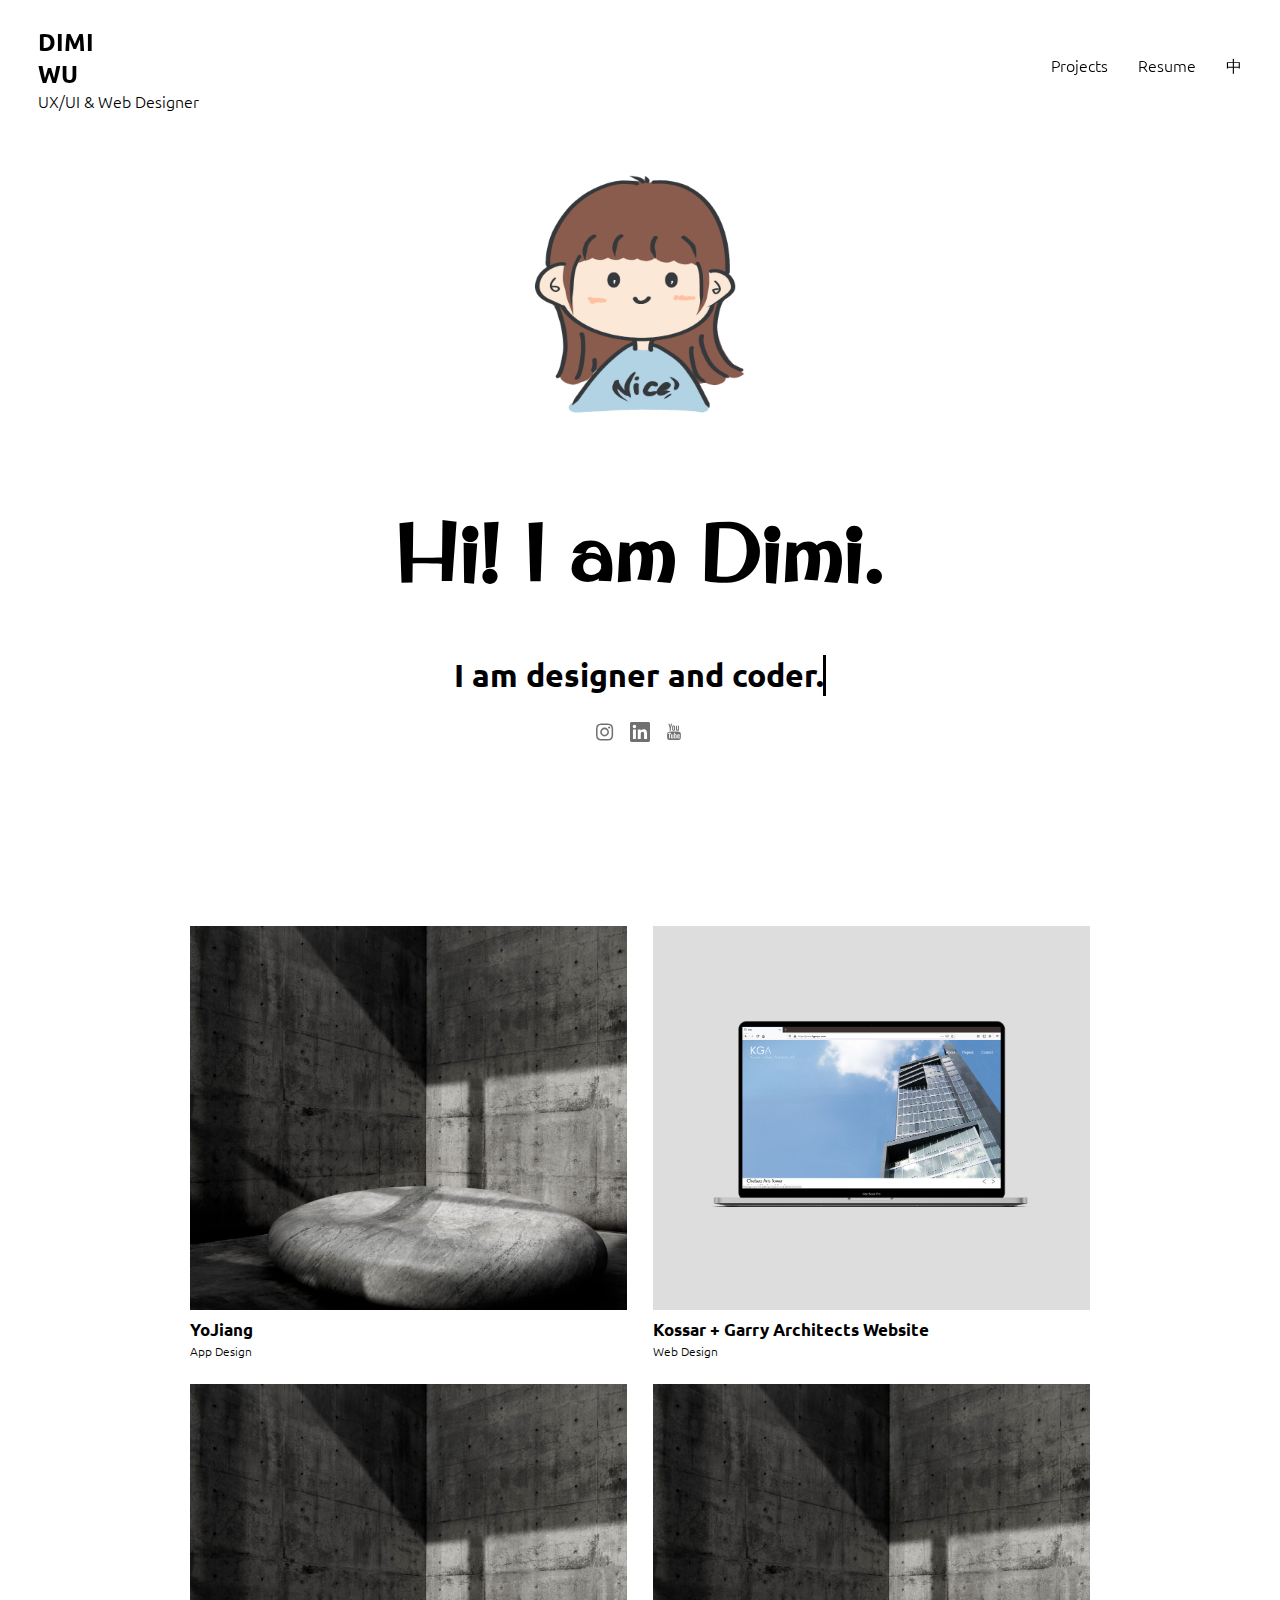
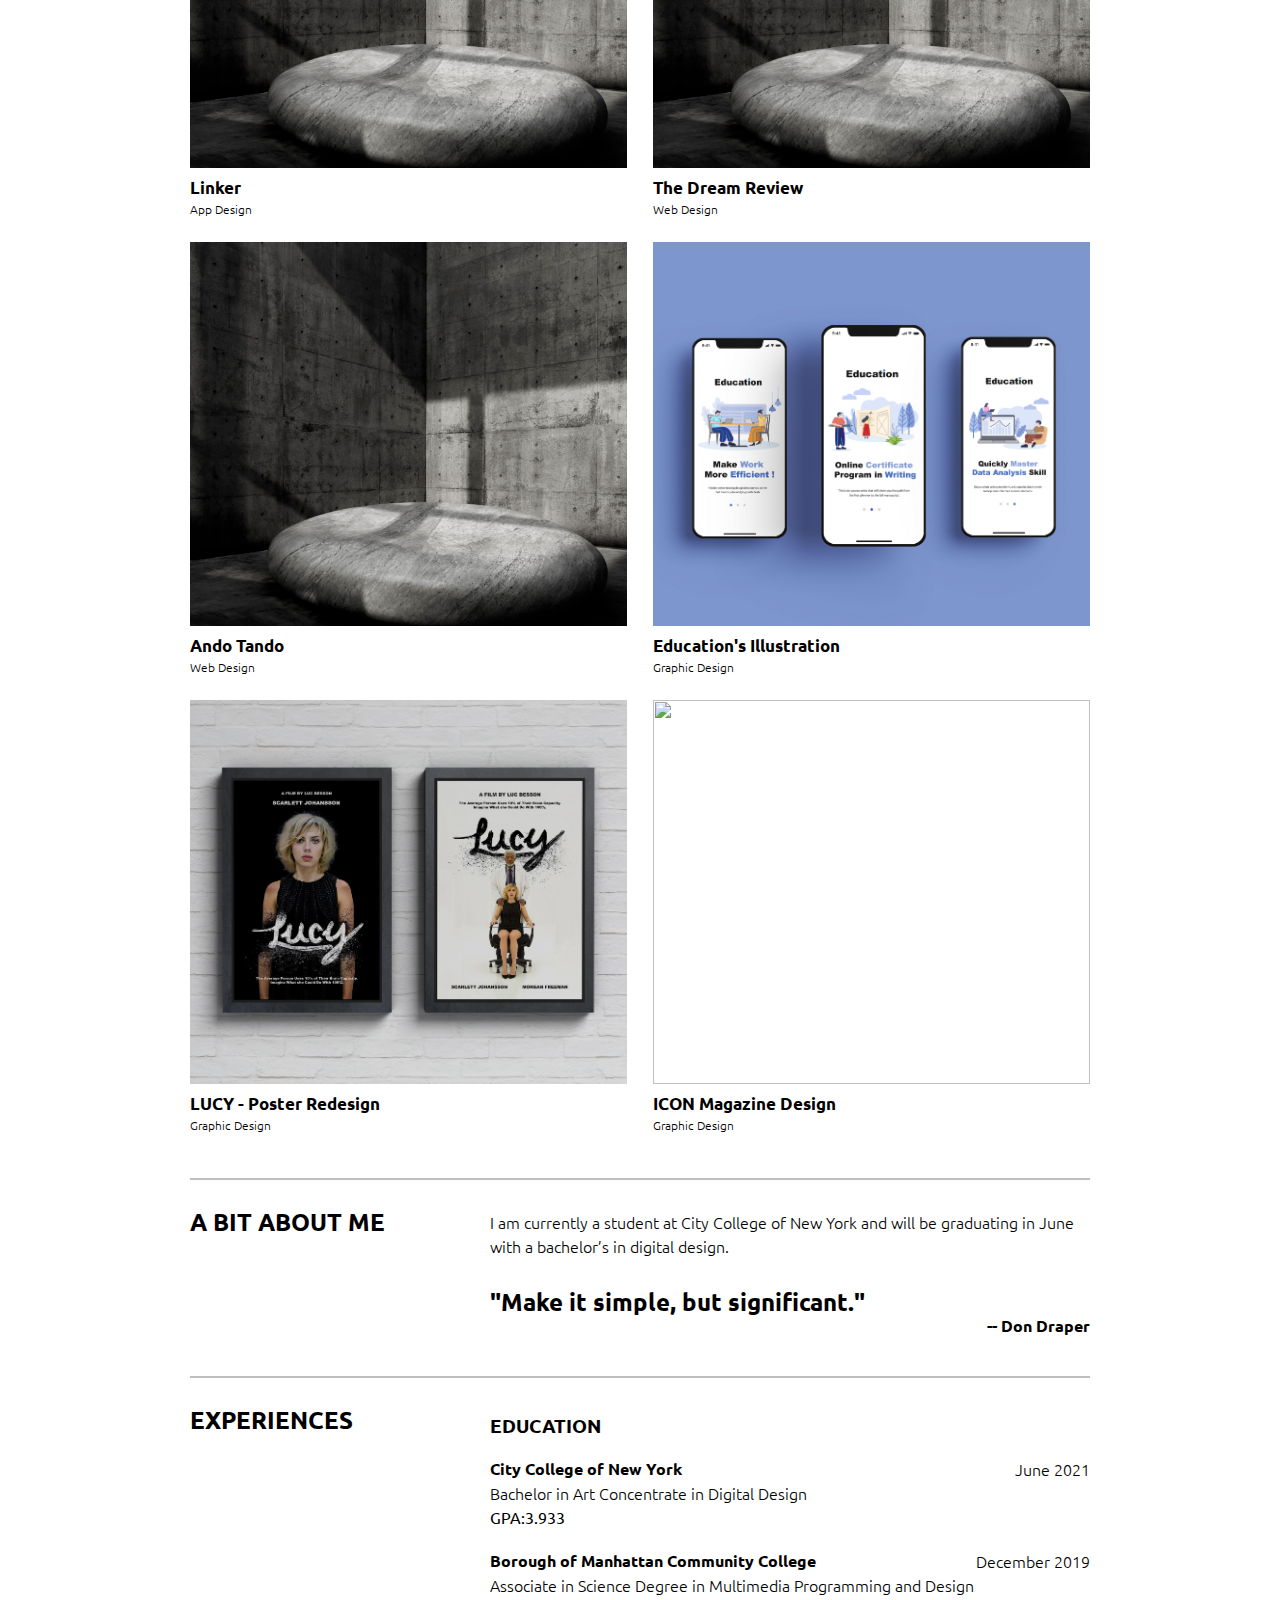
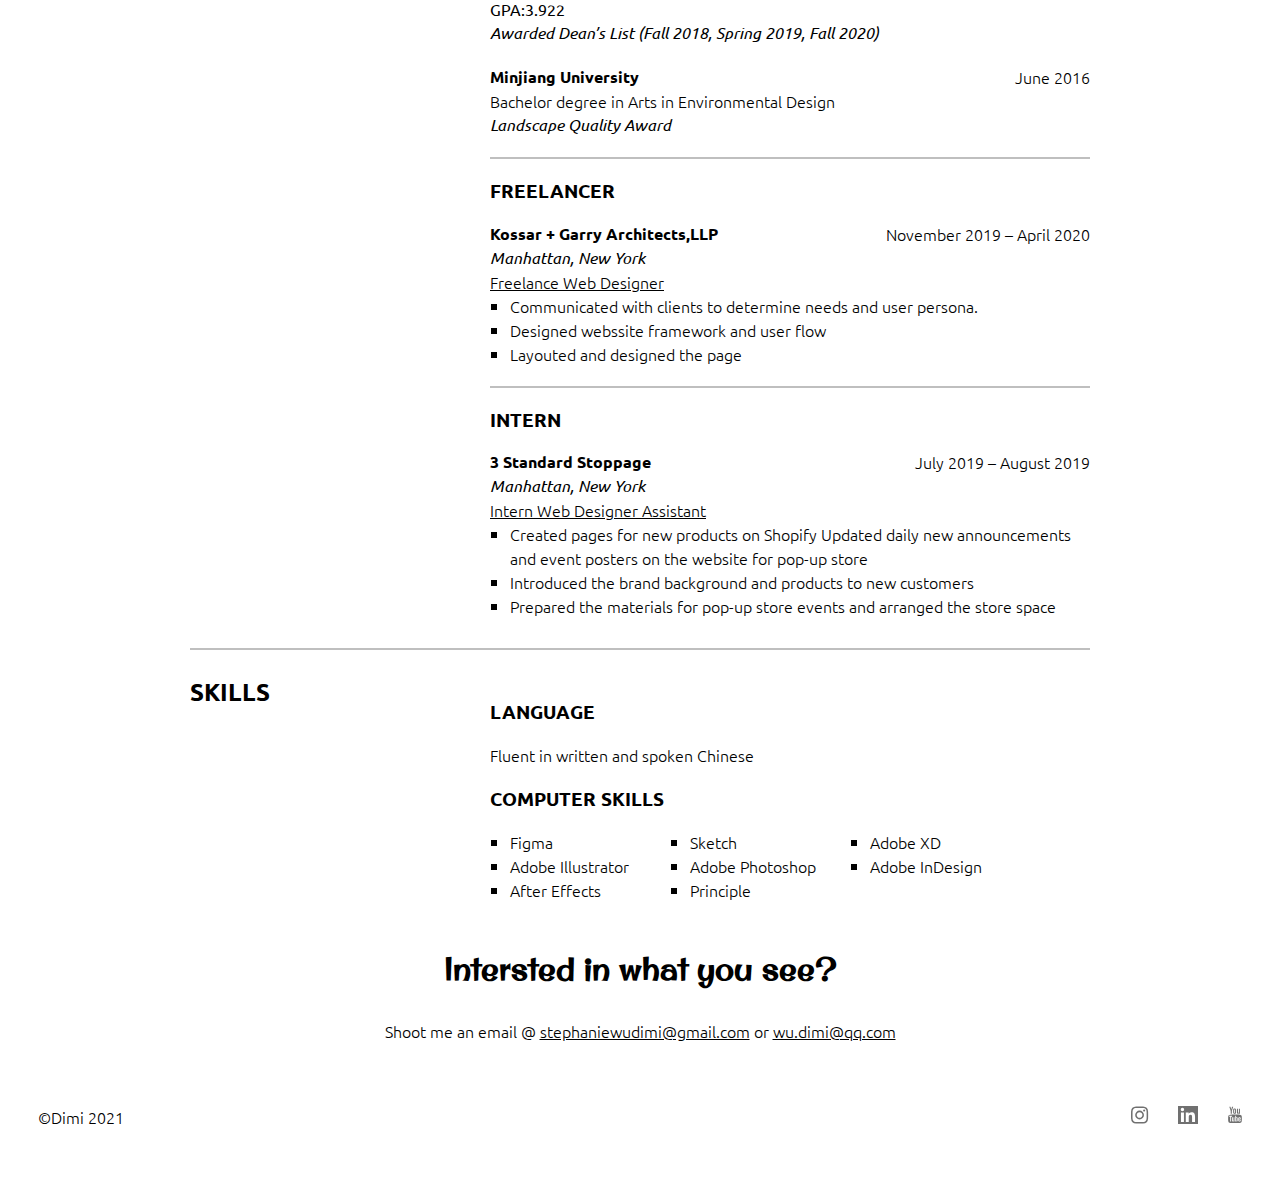
==== index.html @ 92696840 "1" ====
<!DOCTYPE html>
<html>
<head>
	<title>Dimi's Portfolio</title>
	<meta name="viewport" content="width=device-width; initial-scale=1.0;">


	<!-- Style Sheets -->
	<link rel="stylesheet" type="text/css" href="css/style.css">
	<link rel="stylesheet" type="text/css" href="css/landingpage.css">
	<link rel="stylesheet" type="text/css" href="css/projects.css">
	<link rel="stylesheet" type="text/css" href="css/button.css">



	<!-- Google Font -->
	<link rel="preconnect" href="https://fonts.gstatic.com">
	<link href="https://fonts.googleapis.com/css2?family=Original+Surfer&family=Ubuntu:ital,wght@0,300;0,400;0,500;0,700;1,300;1,400;1,500;1,700&display=swap" rel="stylesheet">


	<!-- Fav -->
	<link rel="icon"  type="image/png"  href="images/dimi.jpg">

</head>
<body>
	<div class="nav">
		<div class="name logo">
			<a href="index.html">
				<h2>DIMI<br> WU</h2>
			</a>
		</div>
		<div  class="navigation">
			<div class="projects">
				<a href="#project-list">Projects</a>
			</div>
			<div class="projects">
				<a href="resume.pdf" download="resume">Resume</a>
			</div>
			<div class="language">
				<a href="chineseversion/index.html">中</a>
			</div>
			
		</div>
			
	</div>

	<div class="container">


		<!-- Cover -->
		<div class="cover">
			<div class="position">
				UX/UI & Web Designer
			</div>

			<div class="photo">
				<img class="photoimage" src="images/dimi.jpg">
			</div>
			<div class="hi">
				<h1  class="" style="margin-top: 0">
					Hi! I am Dimi.
				</h1>
				<div class="animationtyping">
					<h2 class="typing">I am designer and coder.</h2>
				</div>
				
			</div>
			
			
		</div>
			<div class="socialmediaicon1">
				<a href="https://www.instagram.com/dimi_awesomedesign/">
					<img class="icon" style="width: 20px;fill:red;" src="images/instagram.svg">
				</a>

				<a href="https://www.linkedin.com/in/dimi-wu-95b553192/">
					<img class="icon" style="width: 20px;"src="images/linkedin.svg">
				</a>

				<a href="https://www.youtube.com/channel/UCr6LkMze9Wur4nxaD7sZfPg/featured">
					<img class="icon" style="width: 20px;" src="images/youtube.svg">
				</a>
				
				
			</div>
			
		</div>




		<!-- Projects -->



		<div class="projects-list" id="project-list">

			<div class="project" id="project1">
			<img src="images/ando.jpg">
			<h4>YoJiang</h4>
			<p>App Design</p>
			
			</div>

			<div class="project" id="project2">
				<a href="kgawebdesign.html">
				<img src="images/kganyc/cover.jpg">
				<h4>Kossar + Garry Architects Website</h4>
				</a>
				<p>Web Design</p>

			</div>

			<div class="project" id="project3">
				<img src="images/ando.jpg">
				<h4>Linker</h4>
				<p>App Design</p>
				
			</div>

			<div class="project" id="project4">
				<img src="images/ando.jpg">
				<h4>The Dream Review</h4>
				<p>Web Design</p>
							
			</div>

			<div class="project" id="project5">
				<img src="images/ando.jpg">
				<h4>Ando Tando</h4>
				<p>Web Design</p>
				
			</div>

			<div class="project" id="project6">
				<img src="images/graphic/education1.jpg">
				<h4>Education's Illustration</h4>
				<p>Graphic Design</p>
				
			</div>

			<div class="project" id="project7">
				<img src="images/graphic/lucy4.jpg">
				<h4>LUCY - Poster Redesign</h4>
				<p>Graphic Design</p>
				
			</div>

			<div class="project" id="project8">
				<img src="images/graphic/icon.jpg">
				<h4>ICON Magazine Design</h4>
				<p>Graphic Design</p>
				
			</div>
			
		</div>








		
		<!-- Introduction -->
		
		<div class="intro">
			<!-- line -->
			<div class="line1">				
			</div>

			<div class="h1">
				<h2>A BIT ABOUT ME</h2>
			</div>
			<div class="content1">
				I am currently a student at City College of New York and will be graduating in June with a bachelor’s in digital design.
				<div class="quote">
				<div class="quotecontent">
					"Make it simple, but significant." 
					
				</div>
				<div class="author">
					-- Don Draper
				</div>
				</div>	
			</div>




			<!-- line -->
			<div class="line2">	
			</div>
			<div class="h2">
				<h2>EXPERIENCES</h2>
			</div>
			<div class="content2">
				<div class="sub2">
					<h3>EDUCATION</h3>
					<div class="education1">
						<div class="school">
							City College of New York
								
						</div>
						<div class="date">
							June 2021
						</div>
						<div class="degree">
							Bachelor in Art Concentrate in Digital Design	
						</div>
						<div class="gpa">
							GPA:3.933
						</div>
						
					</div>



					<div class="education2">
						<div class="school">
						Borough of Manhattan Community College
						</div>
						<div class="date">
							December 2019
						</div>
						<div class="degree">
							Associate in Science Degree in Multimedia Programming and Design	
						</div>
						<div class="gpa">
							GPA:3.922
						</div>
						<div class="awards">
							Awarded Dean’s List (Fall 2018, Spring 2019, Fall 2020)
							
						</div>
						
					</div>



					<div class="education3">
						<div class="school">
						Minjiang University
						</div>
						<div class="date">
							June 2016
						</div>
						<div class="degree">
							Bachelor degree in Arts in Environmental Design
						</div>
						<div class="awards">
							Landscape Quality Award	
						</div>
						
					</div>
						
					</div>


					<div class="line-d">	
					</div>

					<h3 style="margin-top: 20px;">FREELANCER</h3>

					<div class="freelancer">
						<div class="program">
						Kossar + Garry Architects,LLP
						</div>
						<div class="date-d">
						November 2019 – April 2020
						</div>
						<div class="position-d">
						Freelance Web Designer
						</div>
						<div class="location">
						Manhattan, New York
						</div>
						<div class="detail-list">
							<ul>
								<li>
									Communicated with clients to determine needs and user persona.
									
								</li>
								<li>
									Designed webssite framework and user flow
									
								</li>
								<li>
									
									Layouted and designed the page
									
								</li>
							</ul>					
						</div>	
					</div>


					
					<div class="line-d">	
					</div>	

					<h3 style="margin-top: 20px;">INTERN</h3>


					<div class="intern">
						<div class="program">
						3 Standard Stoppage
						</div>
						<div class="date-d">
						July 2019 – August 2019
						</div>
						<div class="position-d">
						Intern Web Designer Assistant 
						</div>
						<div class="location">
						Manhattan, New York
						</div>
						<div class="detail-list">
							<ul>
								<li>
									Created pages for new products on Shopify Updated daily new announcements and event posters on the website for pop-up store
								</li>
								<li>
									Introduced the brand background and products to new customers
									
								</li>
								<li>
									
									Prepared the materials for pop-up store events and arranged the store space
									
								</li>
							</ul>					
						</div>	
					</div>

			
				
			</div>





			<!-- line -->
			<div class="line3">	
			</div>
			<div class="h3">
				<h2>SKILLS</h2>	
			</div>
			<div class="content3">
				<h3 style="margin-top: 20px;">
					LANGUAGE
				</h3>
				<div>
					Fluent in written and spoken Chinese
				</div>
				<h3 style="margin-top: 20px;">
					COMPUTER SKILLS
				</h3>
				<div>
					<ul class="computerskills" style="padding-left: 20px">
						<li class="figma">Figma</li>
						<li class="sketch">Sketch</li>
						<li class="xd">Adobe XD</li>
						<li class="ai">Adobe Illustrator</li>
						<li class="ps">Adobe Photoshop</li>
						<li class="indesign">Adobe InDesign</li>
						<li class="ae">After Effects</li>
						<li class="principle">Principle</li>
					</ul>
				</div>
			</div>	


	</div>




	<div>
		<h3 class="interested">
			Intersted in what you see?
		</h3>
		<div class="email">
			Shoot me an email @ <span style="text-decoration: underline;color: black"><a style="color: black;" href = "mailto: stephaniewudimi@gmail.com">stephaniewudimi@gmail.com</a></span> or <span style="text-decoration: underline;color: black"><a style="color: black;" href = "mailto: wu.dimi@qq.com">wu.dimi@qq.com</a></span>
		</div>
		
	</div>





<!-- Back to Top Button -->

<button onclick="topFunction()" id="myBtn" title="Go to top">
	<svg t="1620575710910" class="icon" viewBox="0 0 1024 1024" version="1.1" xmlns="http://www.w3.org/2000/svg" p-id="2237" width="200" height="200"><path d="M511.58528 470.08768v0.04608zM909.69088 609.0752c0-105.49248-41.16992-204.57472-113.34144-278.59456-8.61184-8.81152-24.4224-14.14656-33.2288-5.53984-8.81664 8.6016-7.42912 21.61152 1.17248 30.42304 64.11264 65.75616 104.82176 149.05856 104.82176 251.78112s-40.16128 185.93792-104.82176 251.78112c-8.64768 8.81152-9.40032 22.53312-0.62464 31.1808 8.76544 8.64256 23.03488 7.3472 31.68256-1.41824 72.8064-74.11712 114.29888-173.60896 114.29888-279.60832h0.04096zM230.26176 324.85376C155.68896 399.21664 111.58528 501.6064 111.58528 609.03424c0 109.23008 44.14976 211.49696 120.89856 286.15168a22.28736 22.28736 0 0 0 31.55968-0.46592 22.28736 22.28736 0 0 0-0.4608-31.55456c-68.18816-66.304-107.38688-157.07136-107.38688-254.1312 0-95.46752 37.93408-187.6224 104.15104-253.71648 8.73472-8.68352 8.68864-21.77536 0-30.50496-13.3376-13.3888-30.12608 0-30.12608 0l0.04096 0.04096zM512.42496 242.89792c-36.0192 0-65.2544 29.2352-65.2544 65.2544s29.2352 65.2544 65.2544 65.2544 65.2544-29.2352 65.2544-65.2544-29.2352-65.2544-65.2544-65.2544z m0 99.79392c-19.04128 0-34.5344-15.49312-34.5344-34.5344s15.49312-34.5344 34.5344-34.5344c19.0464 0 34.5344 15.49312 34.5344 34.5344s-15.488 34.5344-34.5344 34.5344zM497.68448 743.74144h26.86976c4.56704-43.93984 7.84384-88.08448 9.35936-118.30272 6.83008-135.46496-19.3792-138.96704-23.01952-138.76736-3.67104-0.2048-29.88544 3.1488-22.8096 138.69056 1.58208 30.22848 4.94592 74.40896 9.6 118.37952zM478.72 892.96896a17.06496 17.06496 0 1 1-34.12992 0v-119.41888a17.06496 17.06496 0 1 1 34.12992 0v119.41888zM528.02048 956.58496a17.06496 17.06496 0 1 1-34.12992 0v-183.03488a17.06496 17.06496 0 0 1 34.12992 0v183.03488zM581.94432 849.07008a17.06496 17.06496 0 1 1-34.12992 0v-75.52a17.06496 17.06496 0 1 1 34.12992 0v75.52zM511.54432 439.46496v0.26624-0.26624z" p-id="2238" fill="#515151"></path><path d="M670.848 417.10592c2.49344-3.15904 50.11456-198.07744-158.55104-392.20736v0.08192C303.78496 218.88 353.80224 414.65856 353.80224 414.65856c-163.9936 158.40768-45.952 329.04192-45.952 329.04192 28.83072-104.6272 95.46752-136.55552 95.46752-136.55552 12.42112 48.08704 60.09344 136.50432 60.09344 136.50432l30.12608 0.0512c-11.12064-45.99808-17.96096-159.88736-17.96096-159.88736-6.29248-105.53856 36.00384-113.72544 36.00384-113.72544l-0.00512-2.72384v2.67776s42.3424 8.31488 36.25984 113.80736c0 0-6.58944 113.8944-17.59232 159.8464l30.13632 0.04096s44.94336-88.58624 57.1904-136.64256c0 0 73.14944 32.2304 102.02112 131.13856 0.01024 0.01024 112.7936-170.47552-48.7424-321.1264z m44.3392 211.76832c-0.3584 2.74432-0.76288 5.44768-1.20832 8.10496-36.59264-47.75936-77.37344-66.25792-79.88224-67.36384l-44.26752-19.50208-0.65536 2.5856c-3.80416-104.20224-57.9328-120.53504-69.69856-122.84416l-15.67744 0.02048c-12.1344 2.34496-69.248 19.46112-69.79584 132.29568l-3.48672-13.48608-44.9024 21.51424c-2.31424 1.11104-40.15616 19.79392-74.66496 69.65248-9.14432-53.08928-1.39776-125.50656 71.30624-195.7376l17.12128-16.5376-5.89312-23.06048c-1.5616-6.49216-35.85536-158.58688 118.85056-321.9712 140.93824 148.79744 125.85472 287.69792 120.87296 316.1344l-17.88416 22.65088 27.59168 25.728c56.77056 52.95104 81.08544 114.11968 72.27392 181.81632z" p-id="2239" fill="#515151"></path></svg>
</button>










<!-- Footer -->


	<div class="footer">
		<div class="copyright">
			&#169;Dimi 2021
		</div>

		<div class="socialmediaicon2">
				<a href="https://www.instagram.com/dimi_awesomedesign/">
					<img class="icon" style="width: 20px;fill:red;" src="images/instagram.svg">
				</a>

				<a href="https://www.linkedin.com/in/dimi-wu-95b553192/">
					<img class="icon" style="width: 20px;"src="images/linkedin.svg">
				</a>

				<a href="https://www.youtube.com/channel/UCr6LkMze9Wur4nxaD7sZfPg/featured">
					<img class="icon" style="width: 20px;" src="images/youtube.svg">
				</a>
				
		</div>
	</div>

</body>
</html>



<script src="javascript/button.js"></script>
---- css/style.css ----
html,body{
	margin:0;
	font-size: 16px;
	font-family: 'Ubuntu', sans-serif;
	font-weight:300;
	/*max-width: 1000px;*/
}



.nav{
	position: fixed;
	z-index: 999 ;
	top:0;
	left:0;
	width: 100%;
	background-color:white;
	text-decoration:none;
	padding-top: 2vw;
	height: 60px;



}
.name{
	float: left;
	padding-left: 3vw;
	padding-bottom: 0vw;
}
.name a{
	text-decoration:none;
	color: black;

}

.navigation{
	float: right;
	position: absolute;
	bottom: 8px;
	right: 3vw;
	/*padding-right:3vw;*/
	/*bottom: 0;*/
	
}

.navigation a{
    text-decoration: none;
    color: black;
}

.navigation a:hover{
	color: orange
}


.projects{
	display: inline; padding-left: 2vw;
}

.language{
	display: inline; padding-left: 2vw;
}

h1{
	font-size: 5rem;
	font-family: 'Original Surfer', cursive;

}

h2{
	margin-top: 0;
	font-family: 'Ubuntu', sans-serif;

}

h3{
	/*color: grey;*/
	margin-top: 6px;
	font-family: 'Ubuntu', sans-serif;
}











/*footer*/

.footer{
	margin-top: 5vw;
	display: inline-block;
	margin-bottom: 5vw;
}
.copyright{
	text-align: left;
	margin-left: 3vw;
	display: inline-block;
}

.socialmediaicon2{

	display: inline-block;
	position: absolute;
    right: 30px;    
	
}



.socialmediaicon2 .icon{
	width: 18px;
    height: 18px;
    padding-left: 1vw;
}







@media (max-width: 481px){
	body{
		line-height: 150%;
	}
	h1{
		font-size: 2.5rem;
	}

	h2{
		font-size: 1.3rem;
	}




}
---- css/landingpage.css ----
.container{
	margin-top:90px;
			/*display: grid;
			grid-template-columns: 1fr;
			grid-template-areas: 
			"cover"
			"intro";
*/
		}
/*element*/
.line1{
	grid-area: line1;
	border: 0.1px solid rgba(0,0,0,0.25);
	margin-top: 30px;
	margin-bottom: 30px;
}
.line2{
	grid-area: line2;
	border: 0.1px solid rgba(0,0,0,0.25);
	margin-top: 30px;
	margin-bottom: 30px;
}
.line3{
	grid-area: line3;
	border: 0.1px solid rgba(0,0,0,0.25);
	margin-top: 30px;
	margin-bottom: 30px;
}

.line-d{
	grid-area: line-d;
	border: 0.01px solid rgba(0,0,0,0.25);
	margin-top: 20px;
	margin-bottom: 0px;
}


/*Cover*/
.cover{
	/*height: 100vh;*/
	
	grid-area: cover;
	/*grid-template-columns: 1fr 1fr 1fr 1fr;
			grid-template-areas: 
			"logo . . ."
			"photoimage photoimage photoimage photoimage"
			". hi hi ."
			". socialmedia socialmedia .";*/


		}
.logo{
	grid-area: logo;
	

}
.name{
	grid-area: name;
}
.position{
	grid-area: position;
	margin-top: 3vw;
	margin-left: 3vw;
}
.photo{
	
	grid-area:photo;
	text-align: center;
	
}
.photoimage{
	width:30vw;
	min-width:300px; 
	margin-top:0vw;
	grid-area:photoimage;
	text-align: center;
	border: 3px red;
	border-radius: 90%; 
}
.hi{
	grid-area:hi;
	text-align: center;
}

.animationtyping{
	display: flex;
    align-items: center;
    justify-content: center;
}

.typing{

	width: 20.5ch;
 	animation: typing 2s steps(24), blink .5s step-end infinite alternate;
	white-space: nowrap;
 	overflow: hidden;
  	border-right: 3px solid;
 	/*font-family: monospace;*/
 	font-size: 2em;
}

@keyframes typing {
  from {
    width: 0
  }
}
    
@keyframes blink {
  50% {
    border-color: transparent
  }
}







.socialmediaicon1{
	grid-area:socialmediaicon;
	text-align: center;
	margin-bottom: 10vw;
}
.socialmediaicon1 svg:hover{
	fill: orange;
}
.icon{
	margin-left: 5px;
	margin-right: 5px;
	width: 20px;
	height: 20px;
}

a {
    text-decoration: none;
}









/*Introduction*/
.intro{
	margin: 0 auto;
	padding-left: 20px;
	padding-right: 20px;
	max-width: 900px;
	line-height: 150%;
	display: grid;
	grid-area:intro;
	grid-template-columns: repeat(3, 1fr);
	grid-template-areas: 
	 	"line1   line1   line1"
        "h1    content1    content1"
        "line2   line2   line2"
        "h2   content2   content2"
        "line3   line3   line3"
        "h3    content3    content3";
}

.h1{
	grid-area:h1;
	align-self:left;
	width: 30%
	float:left;
}
.content1{
	grid-area:content1;
	align-self:left;
	width: 70%
	float:left;
}


.quote{
	margin-top:2rem;
	margin-bottom: 2rem;
	font-weight: 700;
}

.quotecontent{
	font-weight: 700;
	font-size: 1.5rem;
}

.author{
	float:right;
	font-weight: 700;

}







.h2{
	grid-area:h2;
	align-self:left;
}
.sub2{
	grid-area:sub2;
	align-self:left;
}
.content2{
	grid-area:content2;
	align-self:left;
}



/*Education Experiences*/

.education1{
	display: grid;
			grid-template-columns: 2fr;
			grid-template-areas: 
			"school date"
			"degree degree"
			"gpa gpa";
}

.school{
	font-weight: bold;
	grid-area:school;

}

.degree{
	grid-area:degree;

}

.gpa{
	grid-area:gpa;
	font-weight: 400;

}

.date{
	grid-area:date;

}

.education2{
	padding-top: 20px;
	display: grid;
			grid-template-columns: 2fr;
			grid-template-areas: 
			"school date"
			"degree degree"
			"gpa gpa"
			"awards awards";
}

.awards{
	grid-area:awards;
	font-style: italic;
}


.education3{
	padding-top: 20px;
	display: grid;
			grid-template-columns: 2fr;
			grid-template-areas: 
			"school date"
			"degree degree"
			"awards awards";
}


.freelancer{
	/*padding-top: 20px;*/
	display: grid;
	grid-template-columns: 2fr;
	grid-template-areas: 
			"program date-d"
			"location location"
			"position-d position-d"
			"detail-list detail-list";
}

.program{
	font-weight: bold;
	grid-area:program;

}

.position-d{
	grid-area:position-d;
	text-decoration: underline;

}
.date-d{
	grid-area:date-d;

}

.location{
	grid-area:location;
	font-style: italic;
	font-weight: 500;

}

.detail-list{
	grid-area: detail-list;
}



.detail-list ul{
	margin-top: 0px;
    margin-bottom: 0px;
	list-style-type: square;
	padding-left: 20px;

}


.intern{
	/*padding-top: 20px;*/
	display: grid;
	grid-template-columns: 2fr;
	grid-template-areas: 
			"program date-d"
			"location location"
			"position-d position-d"
			"detail-list detail-list";
}


.computerskills{
	display: grid;
	grid-template-columns: 180px 180px 180px;
	grid-template-areas: 
			"figma sketch xd"
			"ai ps indesign"
			"ae principle .";
}

ul{
	list-style-type: square;
}

.figma{
	grid-area: figma;
}

.sketchj{
	grid-area: sketch;
}
.xd{
	grid-area: xd;
}
.ai{
	grid-area: ai;
}
.ps{
	grid-area: ps;
}
.indesign{
	grid-area: indesign;
}
.ae{
	grid-area: ae;
}
.principle{
	grid-area: principle;
}



.h3{
	grid-area:h3;
	align-self:left;
}
.content3{
	grid-area:content3;
	align-self:left;
}


.interested{
	text-align: center;
	margin-top: 30px;
	font-size: 2rem;
	color: black; 
	font-family: 'Original Surfer', cursive;

}
.email{
	text-align: center;
}





@media (max-width: 481px){

h1{

	}

.intro{

	margin:0 auto;
	padding-left: 20px;
	padding-right: 20px;
	max-width: 900px;
	display: grid;
	grid-template-columns:1fr;
	grid-template-areas: 
	 	"line1"
        "h1"
        "content1"
        "line2"
        "h2"
        "sub2"
        "content2"
        "line3"
        "h3"
        "content3";
}








}
---- css/projects.css ----
.projects-list{
	grid-area: container;
	max-width: 900px;
	margin: 0 auto;
	padding-left: 20px;
    padding-right: 20px;
	margin-top: 20vh;
	display: grid;
	column-gap: 2vw;
    row-gap: 10px;
	grid-template-columns: repeat(2, 1fr);
	grid-template-areas: 
	 	"project1   project2"
	 	"project3   project4"
        "project5   project6"
        "project7   project8";
}

.project{
	/*border: 1px;*/
	width: 100%;
	height: 35vw;
/*	border-style: groove;*/

}
.project h4{
	font-size: 17px;
	margin-top: 5px;
    margin-bottom: 0;
}

.project a {
	text-decoration:none;
	color: black;
}

.project p{
	margin-top: 3px;
    font-size: 12px
}

img{
	height: 30vw;
	width: 100%;
	/*object-fit: fill;*/
	object-fit: cover;
}

.project img:hover{
	transform: scale(1.04);
}

#project1{
	grid-area: project1;
	
}
#project2{
	grid-area: project2;
}

#project3{
	grid-area: project3;
}

#project4{
	grid-area: project4;
}

#project5{
	grid-area: project5;
}

#project6{
	grid-area: project6;
}

#project7{
	grid-area: project7;
}

#project8{
	grid-area: project8;
}






@media (max-width: 481px){

	html{
		margin:auto;
	}


	/*.container{*/

.projects-list{		
	grid-area: container;
	margin: 0 auto;
	margin-left: 20px;
	margin-right: 20px;
	margin-top: 10vh;
	display: grid;
    row-gap: 10px;
	grid-template-columns:1fr;
	grid-template-areas: 
	 	"project1"   
	 	"project2"
	 	"project3"
        "project4"
        "project5"
        "project6";
}

.project{
	/*width: 90vw;*/
	height: auto;

}
img{
	height: auto;
	width: 100%;
	object-fit: fill;
}

#project1{
	grid-area: project1;
	margin-left: auto;
    margin-right: auto;
}
#project2{
	grid-area: project2;
	margin-left: auto;
    margin-right: auto;
}

#project3{
	grid-area: project3;
	margin-left: auto;
    margin-right: auto;
}

#project4{
	grid-area: project4;
	margin-left: auto;
    margin-right: auto;
}

#project5{
	grid-area: project5;
	margin-left: auto;
    margin-right: auto;
}

#project6{
	grid-area: project6;
	margin-left: auto;
    margin-right: auto;
}


}
---- css/button.css ----
#myBtn {
  display: none;
  position: fixed;
  width: 50px;
  height: 50px;
  bottom: 100px;
  right: 20px;
  z-index: 99;
  border: none;
  outline: none;
  color: grey;
  cursor: pointer;
  padding: 0;
  border-radius: 100px;
  background-color: white;
}

#myBtn:hover {
  color: black;
}
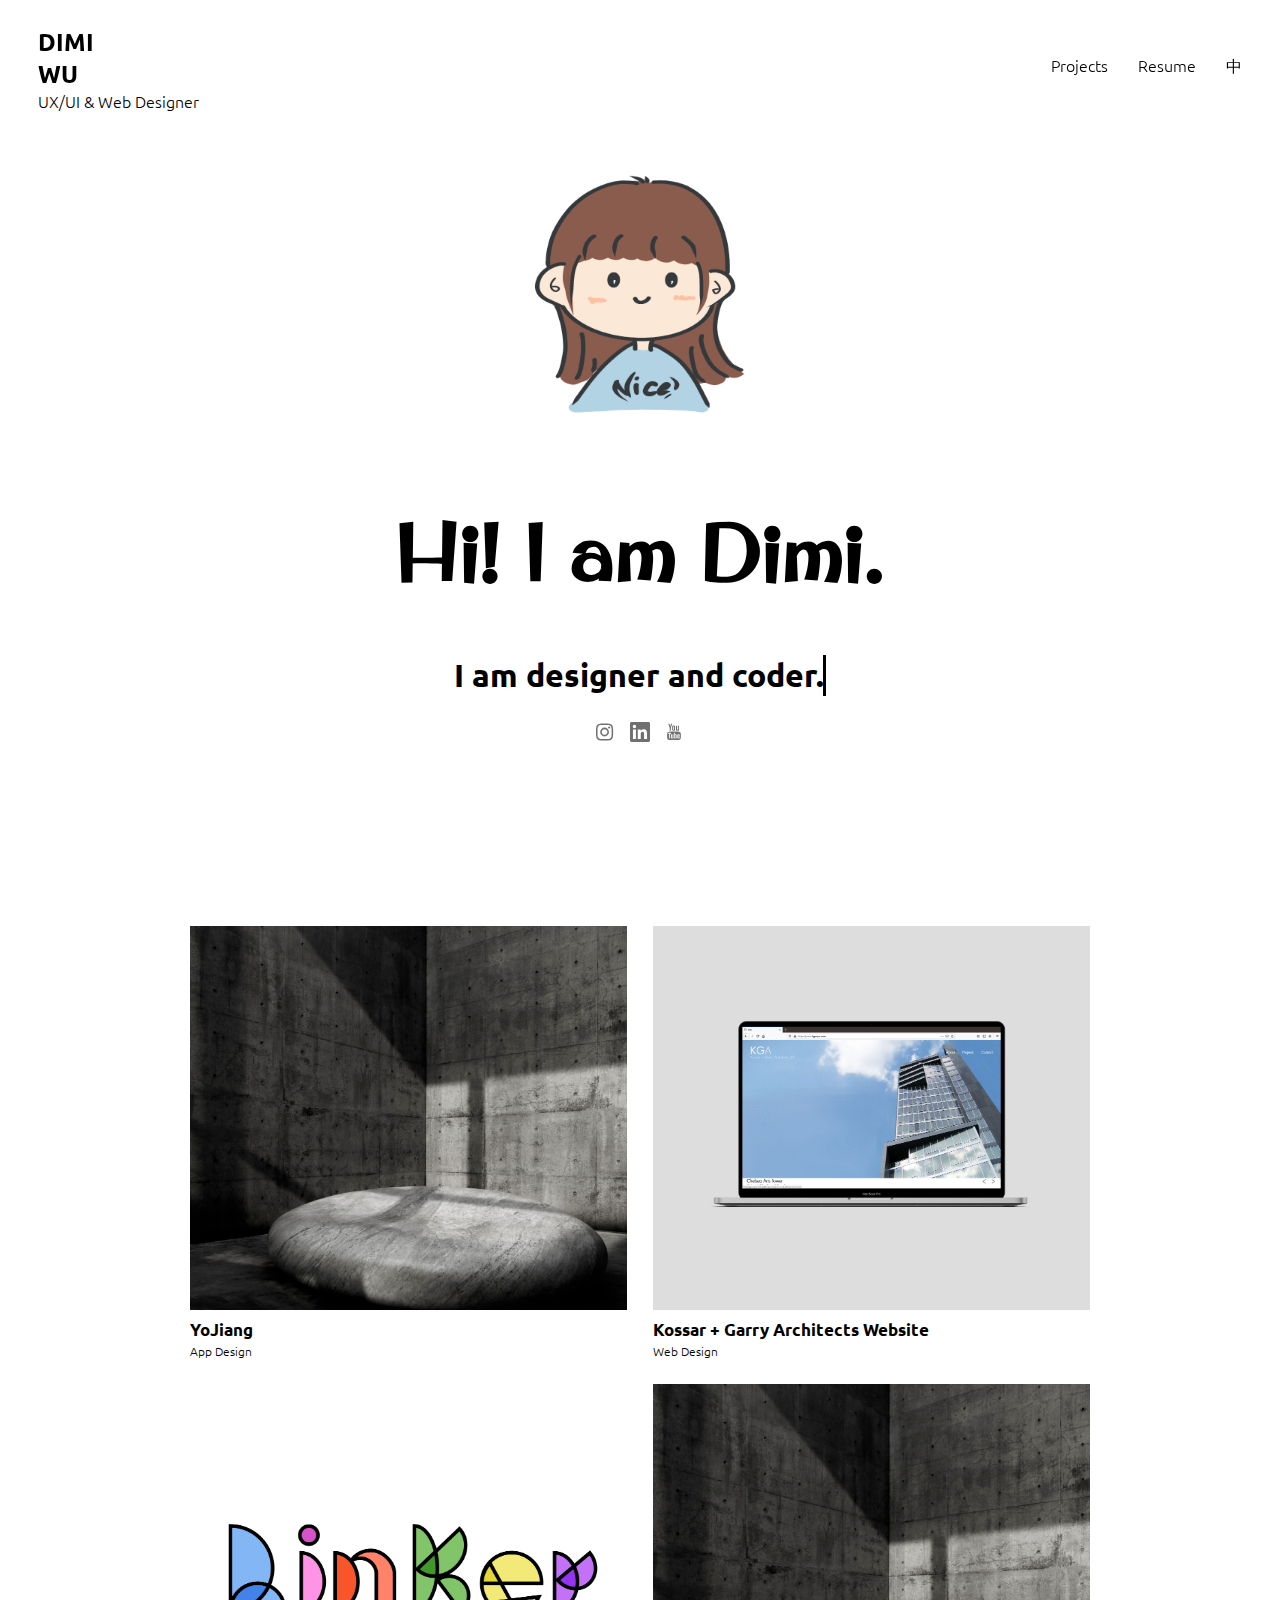
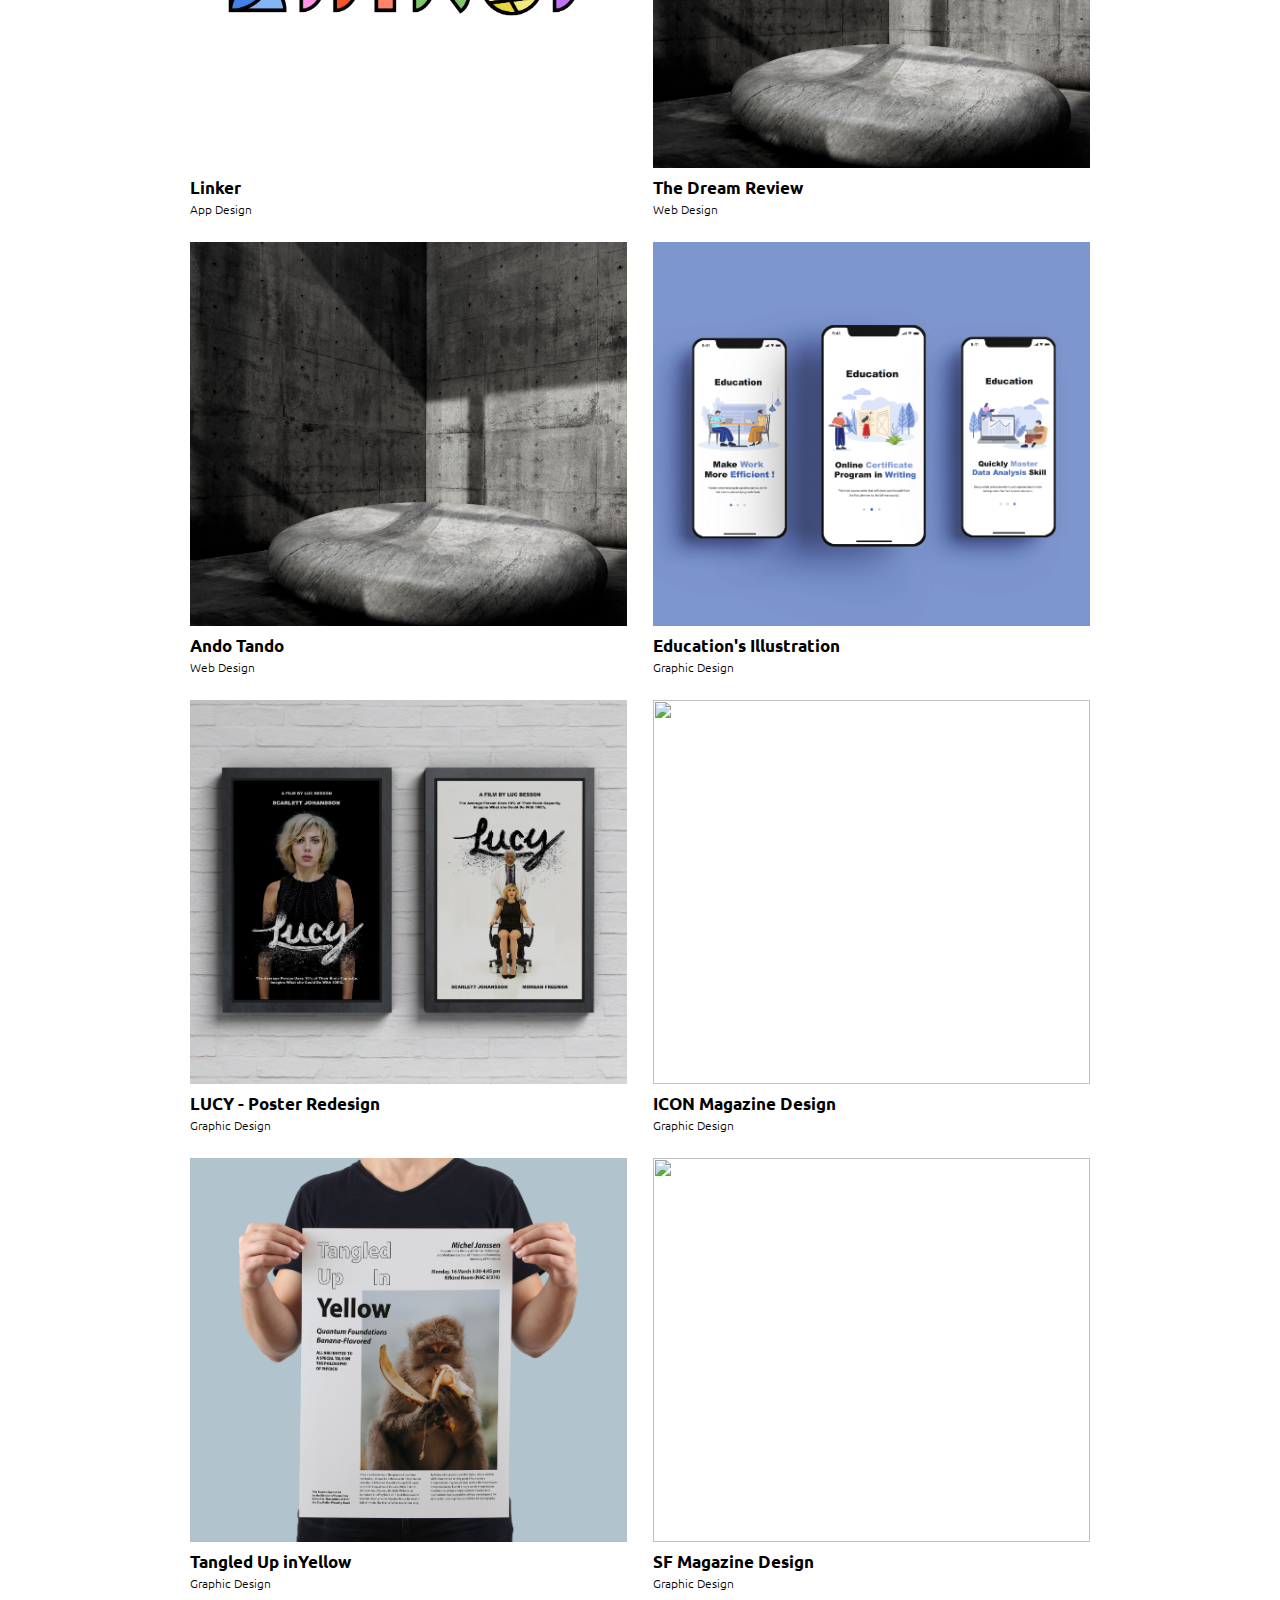
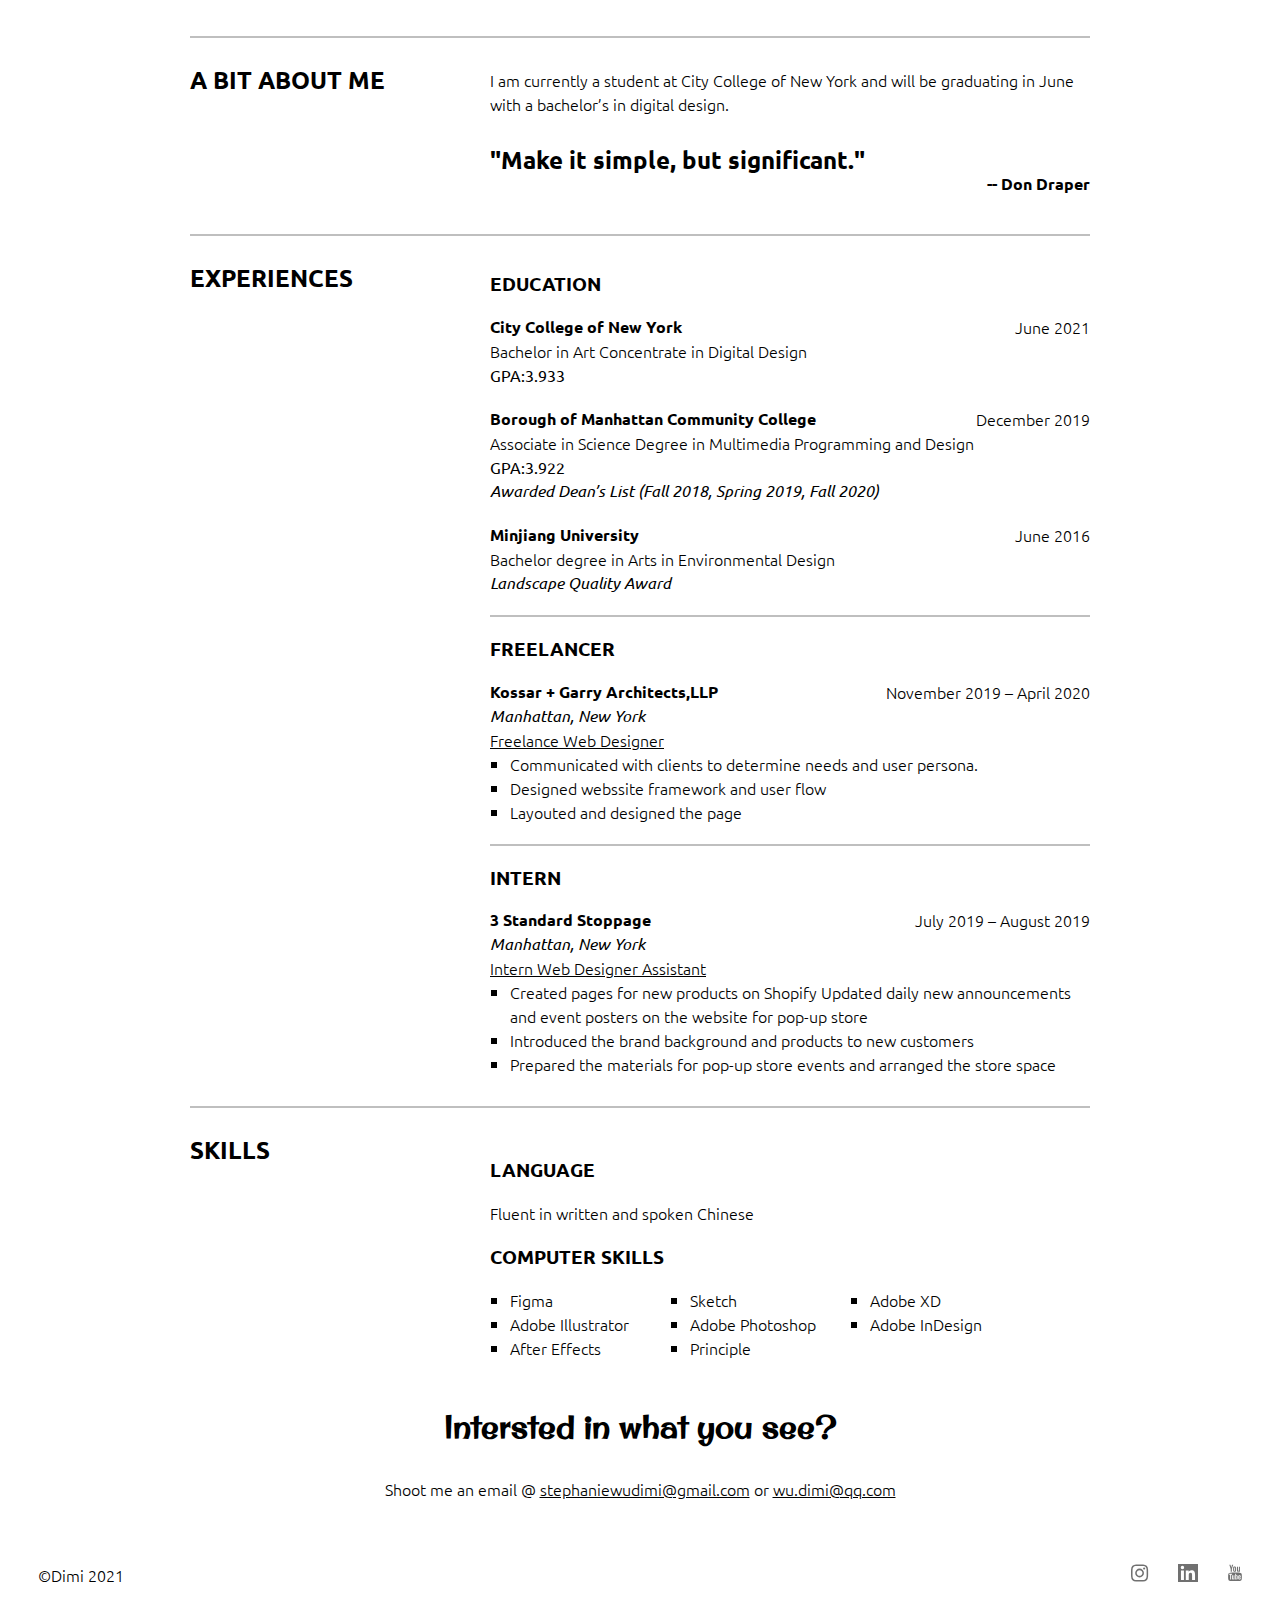
==== commit 5c35fc70: "2" ====
--- a/index.html
+++ b/index.html
@@ -112,7 +112,7 @@
 			</div>
 
 			<div class="project" id="project3">
-				<img src="images/ando.jpg">
+				<img src="images/linker/logo.jpg">
 				<h4>Linker</h4>
 				<p>App Design</p>
 				
@@ -133,7 +133,7 @@
 			</div>
 
 			<div class="project" id="project6">
-				<img src="images/graphic/education1.jpg">
+				<img src="images/education/education1.jpg">
 				<h4>Education's Illustration</h4>
 				<p>Graphic Design</p>
 				
@@ -149,6 +149,20 @@
 			<div class="project" id="project8">
 				<img src="images/graphic/icon.jpg">
 				<h4>ICON Magazine Design</h4>
+				<p>Graphic Design</p>
+				
+			</div>
+
+			<div class="project" id="project9">
+				<img src="images/graphic/tangled2.jpg">
+				<h4>Tangled Up inYellow</h4>
+				<p>Graphic Design</p>
+				
+			</div>
+
+			<div class="project" id="project10">
+				<img src="images/graphic/sf.jpg">
+				<h4>SF Magazine Design</h4>
 				<p>Graphic Design</p>
 				
 			</div>
--- a/css/projects.css
+++ b/css/projects.css
@@ -13,7 +13,8 @@
 	 	"project1   project2"
 	 	"project3   project4"
         "project5   project6"
-        "project7   project8";
+        "project7   project8"
+        "project9   project10";
 }
 
 .project{
@@ -48,6 +49,7 @@
 
 .project img:hover{
 	transform: scale(1.04);
+	box-shadow: #dfdfdf 0px 1px 5px;
 }
 
 #project1{
@@ -80,6 +82,13 @@
 
 #project8{
 	grid-area: project8;
+}
+#project9{
+	grid-area: project9;
+}
+
+#project10{
+	grid-area: project10;
 }
 
 
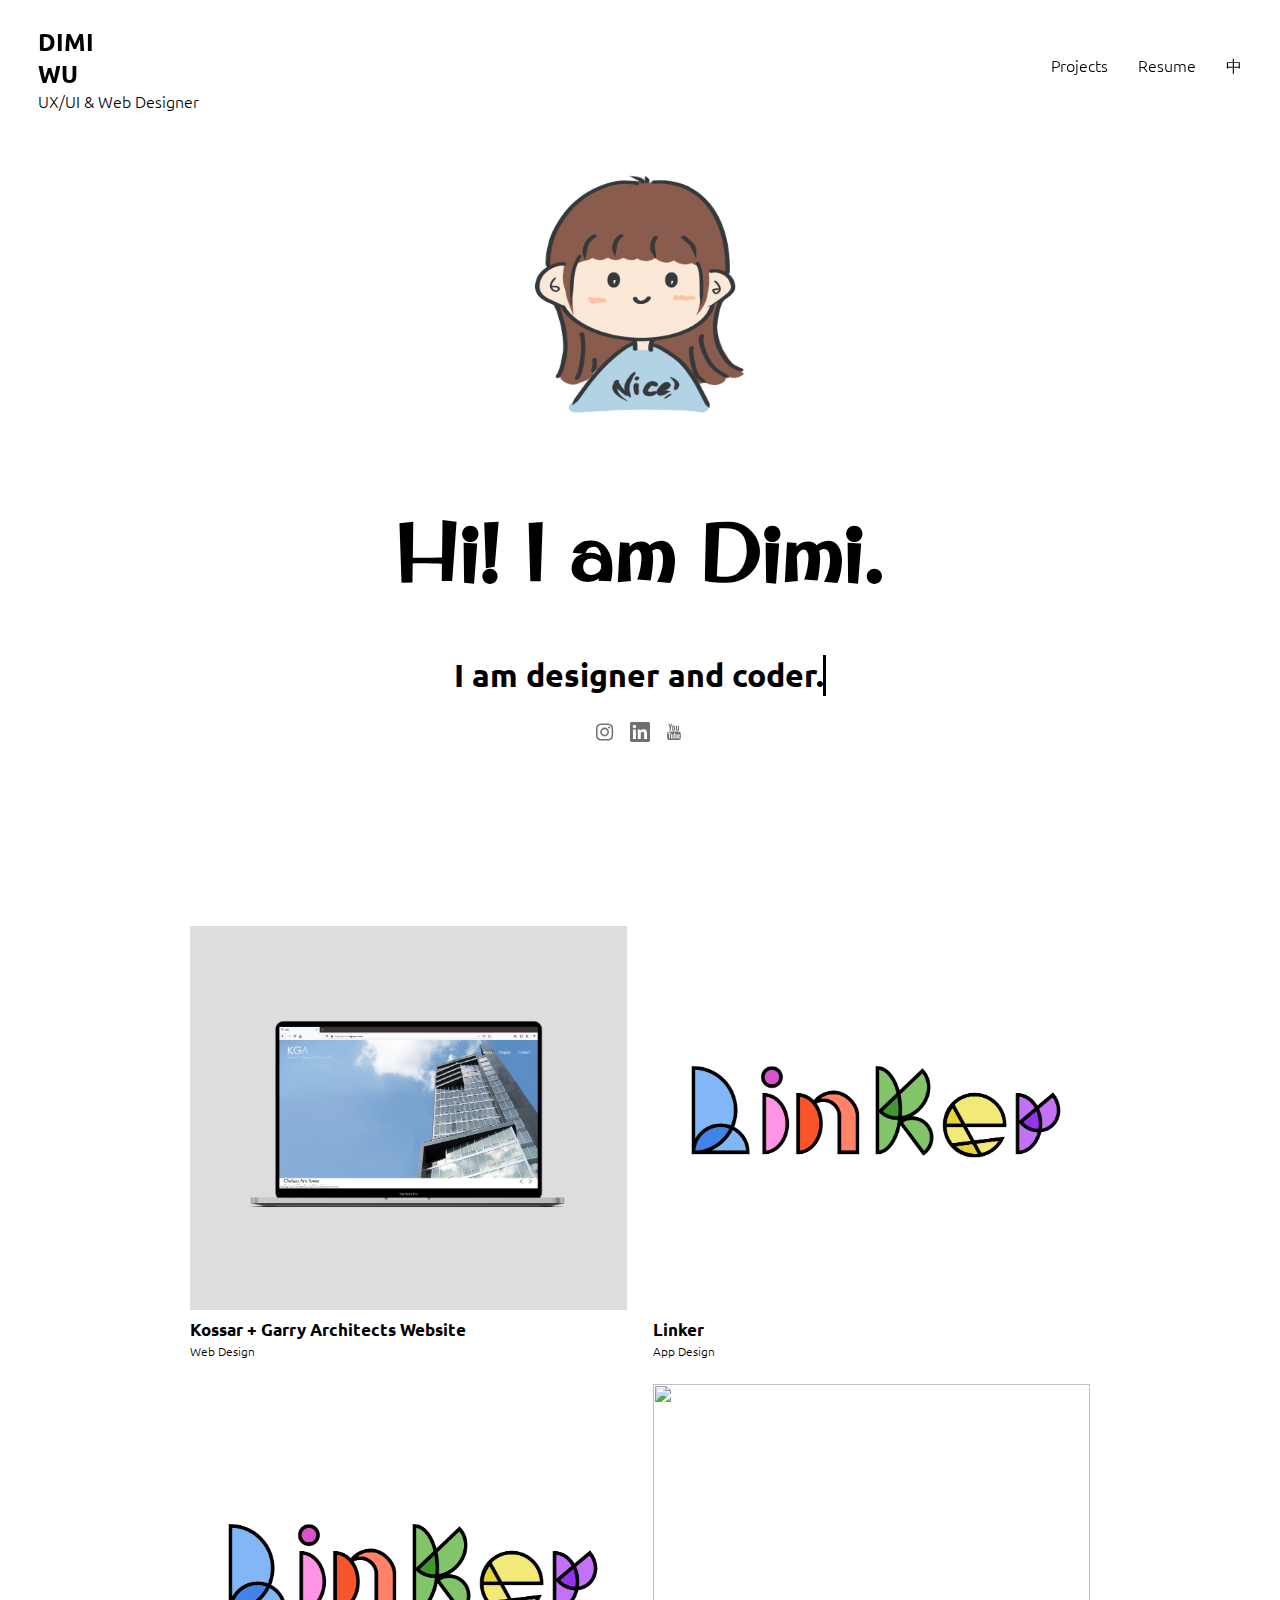
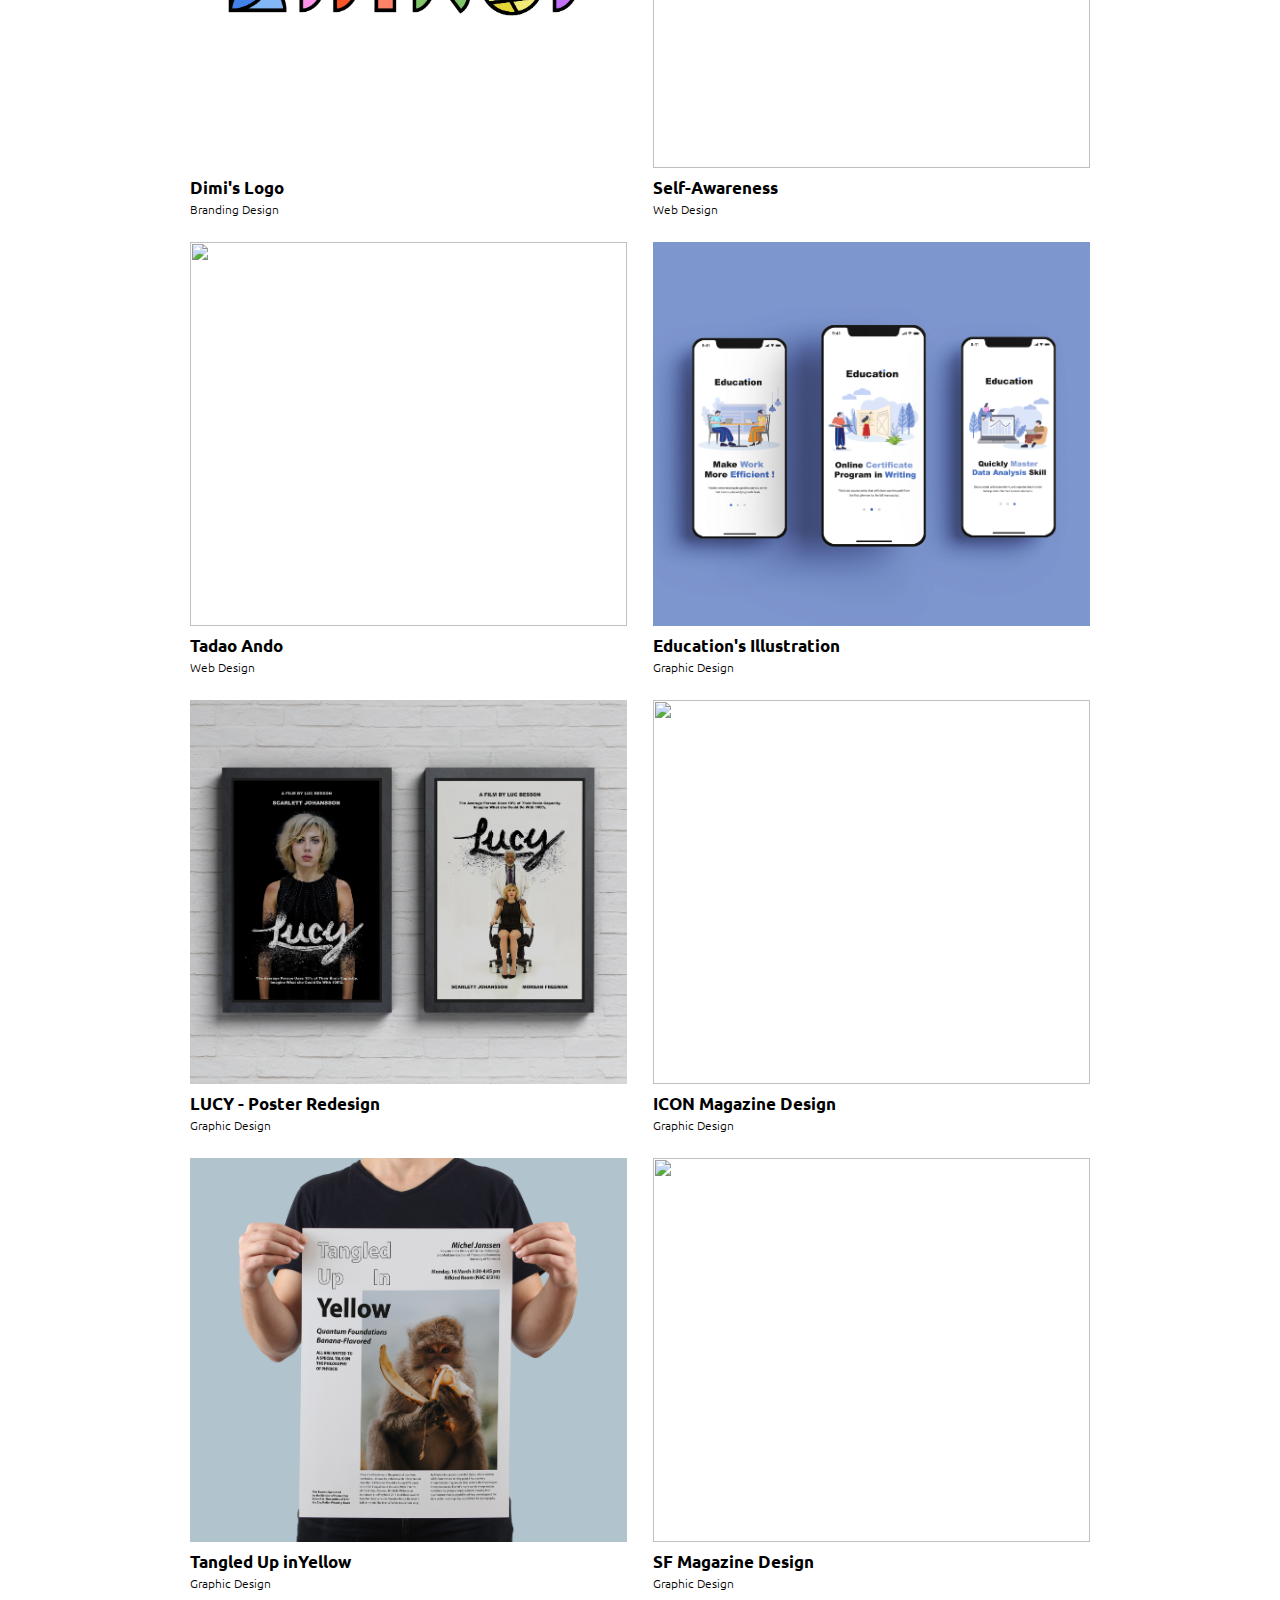
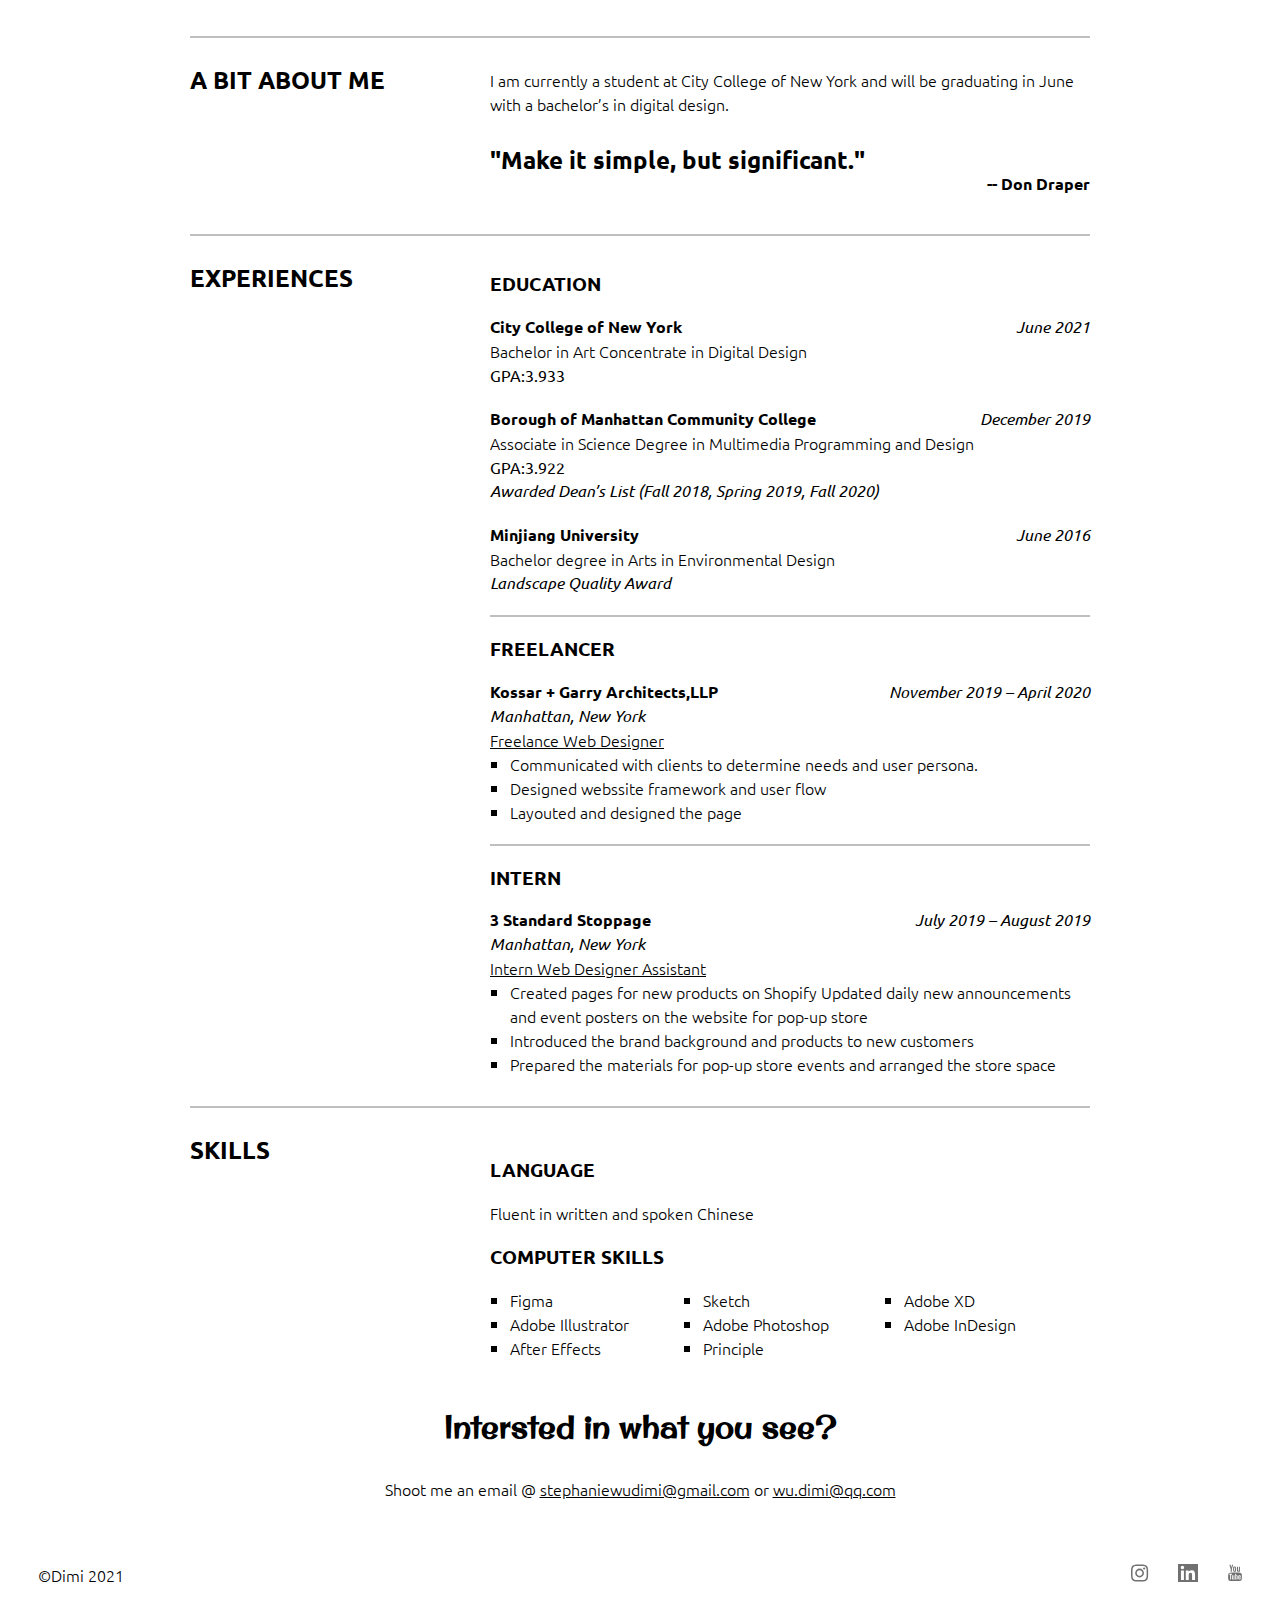
==== commit 8134ebaf: "1" ====
--- a/index.html
+++ b/index.html
@@ -95,14 +95,14 @@
 
 		<div class="projects-list" id="project-list">
 
-			<div class="project" id="project1">
+			<!-- <div class="project" id="project1">
 			<img src="images/ando.jpg">
 			<h4>YoJiang</h4>
 			<p>App Design</p>
 			
-			</div>
-
-			<div class="project" id="project2">
+			</div> -->
+
+			<div class="project" id="project1">
 				<a href="kgawebdesign.html">
 				<img src="images/kganyc/cover.jpg">
 				<h4>Kossar + Garry Architects Website</h4>
@@ -111,23 +111,50 @@
 
 			</div>
 
-			<div class="project" id="project3">
+			<div class="project" id="project2">
 				<img src="images/linker/logo.jpg">
 				<h4>Linker</h4>
 				<p>App Design</p>
 				
 			</div>
 
-			<div class="project" id="project4">
+			<!-- <div class="project" id="project4">
 				<img src="images/ando.jpg">
 				<h4>The Dream Review</h4>
 				<p>Web Design</p>
 							
-			</div>
+			</div> -->
+
+
+
+			<!-- Delete Later -->
+			<div class="project" id="project3">
+				<img src="images/linker/logo.jpg">
+				<h4>Dimi's Logo</h4>
+				<p>Branding Design</p>
+				
+			</div>
+
+
+			<div class="project" id="project4">
+				<img src="images/self/self.gif">
+				<h4>Self-Awareness</h4>
+				<p>Web Design</p>
+				
+			</div>
+
+
+
+
+
+
+
+
+
 
 			<div class="project" id="project5">
-				<img src="images/ando.jpg">
-				<h4>Ando Tando</h4>
+				<img src="images/tadaoando/tadaoando.gif">
+				<h4>Tadao Ando</h4>
 				<p>Web Design</p>
 				
 			</div>
--- a/css/style.css
+++ b/css/style.css
@@ -33,6 +33,12 @@
 
 }
 
+.name a:hover{
+	color:orange;
+}
+
+
+
 .navigation{
 	float: right;
 	position: absolute;
@@ -49,7 +55,7 @@
 }
 
 .navigation a:hover{
-	color: orange
+	color: orange;
 }
 
 
@@ -124,7 +130,8 @@
 
 
 
-@media (max-width: 481px){
+@media only screen and (min-device-width : 0px) and (max-device-width : 481px) {
+
 	body{
 		line-height: 150%;
 	}
@@ -141,8 +148,24 @@
 
 }
 
+@media only screen and (min-device-width : 482px) and (max-device-width : 961px) {
+
+	body{
+		line-height: 150%;
+	}
+	h1{
+		font-size: 2.5rem;
+	}
+
+	h2{
+		font-size: 1.3rem;
+	}
+
+
+}
 
 
 
 
 
+
--- a/css/landingpage.css
+++ b/css/landingpage.css
@@ -245,6 +245,7 @@
 
 .date{
 	grid-area:date;
+	font-style:italic; 
 
 }
 
@@ -261,7 +262,8 @@
 
 .awards{
 	grid-area:awards;
-	font-style: italic;
+	font-style:italic;
+	font-weight: 400;
 }
 
 
@@ -300,6 +302,7 @@
 }
 .date-d{
 	grid-area:date-d;
+	font-style:italic;
 
 }
 
@@ -339,7 +342,7 @@
 
 .computerskills{
 	display: grid;
-	grid-template-columns: 180px 180px 180px;
+	/*grid-template-columns: 180px 180px 180px;*/
 	grid-template-areas: 
 			"figma sketch xd"
 			"ai ps indesign"
@@ -404,13 +407,23 @@
 
 
 
-@media (max-width: 481px){
-
-h1{
-
+
+
+
+@media only screen and (min-device-width : 0px) and (max-device-width : 481px) {
+	.container{
+    margin-top: 67px;
 	}
 
-.intro{
+	.typing {
+    font-size: 1.5em;
+	}
+
+	h3{
+	font-size: 1rem;
+	}
+
+	.intro{
 
 	margin:0 auto;
 	padding-left: 20px;
@@ -435,35 +448,129 @@
 
 
 
-
-
-
-}
-
-
-
-
-
-
-
-
-
-
-
-
-
-
-
-
-
-
-
-
-
-
-
-
-
-
-
-
+/*Education Experiences*/
+
+.education1{
+	display: grid;
+			grid-template-columns: 1fr;
+			grid-template-areas: 
+			"school"
+			"date"
+			"degree"
+			"gpa";
+}
+
+
+.education2{
+	padding-top: 20px;
+	display: grid;
+			grid-template-columns: 1fr;
+			grid-template-areas: 
+			"school"
+			"date"
+			"degree"
+			"gpa"
+			"awards";
+}
+
+
+.education3{
+	padding-top: 20px;
+	display: grid;
+			grid-template-columns: 1fr;
+			grid-template-areas: 
+			"school"
+			"date"
+			"degree"
+			"awards";
+}
+
+
+.freelancer{
+	display: grid;
+	grid-template-columns: 1fr;
+	grid-template-areas: 
+			"program"
+			"date-d"
+			"location"
+			"position-d"
+			"detail-list";
+}
+
+
+.intern{
+	display: grid;
+	grid-template-columns: 1fr;
+	grid-template-areas: 
+			"program"
+			"date-d"
+			"location"
+			"position-d"
+			"detail-list";
+}
+
+
+.computerskills{
+	display: grid;
+	/*grid-template-columns: 180px 180px 180px;*/
+	grid-template-areas: 
+			"figma sketch"
+			" xd ai"
+			" ps indesign"
+			"ae principle";
+}
+
+
+
+
+
+
+
+
+
+
+
+
+
+
+}
+
+@media only screen and (min-device-width : 482px) and (max-device-width : 961px) {
+
+.intro{
+	margin: 0 auto;
+	padding-left: 30px;
+	padding-right: 30px;
+}
+
+
+
+}
+
+
+
+
+
+
+
+
+
+
+
+
+
+
+
+
+
+
+
+
+
+
+
+
+
+
+
+
--- a/css/projects.css
+++ b/css/projects.css
@@ -7,7 +7,7 @@
 	margin-top: 20vh;
 	display: grid;
 	column-gap: 2vw;
-    row-gap: 10px;
+    row-gap:10px;
 	grid-template-columns: repeat(2, 1fr);
 	grid-template-areas: 
 	 	"project1   project2"
@@ -96,20 +96,17 @@
 
 
 
-@media (max-width: 481px){
-
-	html{
-		margin:auto;
-	}
-
-
-	/*.container{*/
+/*Mobile*/
+
+@media only screen and (min-device-width : 0px) and (max-device-width : 481px) {
+
+/*.container{*/
 
 .projects-list{		
 	grid-area: container;
 	margin: 0 auto;
-	margin-left: 20px;
-	margin-right: 20px;
+	margin-left: 10px;
+	margin-right: 10px;
 	margin-top: 10vh;
 	display: grid;
     row-gap: 10px;
@@ -120,7 +117,11 @@
 	 	"project3"
         "project4"
         "project5"
-        "project6";
+        "project6"
+        "project7"
+        "project8"
+        "project9"
+        "project10";
 }
 
 .project{
@@ -128,6 +129,7 @@
 	height: auto;
 
 }
+
 img{
 	height: auto;
 	width: 100%;
@@ -163,16 +165,82 @@
     margin-right: auto;
 }
 
+
 #project6{
 	grid-area: project6;
 	margin-left: auto;
     margin-right: auto;
 }
 
-
-}
-
-
-
-
-
+#project7{
+	grid-area: project7;
+	margin-left: auto;
+    margin-right: auto;
+}
+
+#project8{
+	grid-area: project8;
+	margin-left: auto;
+    margin-right: auto;
+}
+
+#project9{
+	grid-area: project9;
+	margin-left: auto;
+    margin-right: auto;
+}
+
+#project10{
+	grid-area: project10;
+	margin-left: auto;
+    margin-right: auto;
+}
+
+
+
+
+
+
+}
+
+
+
+
+
+
+
+/*Tablet*/
+
+@media only screen and (min-device-width : 482px) and (max-device-width : 961px) {
+
+.projects-list{
+	grid-area: container;
+	max-width: 800px;
+	margin: 0 auto;
+	padding-left:30px;
+    padding-right:30px;
+	margin-top: 10vh;
+	display: grid;
+	column-gap: 2vw;
+    row-gap:10px;
+	grid-template-columns: repeat(2, 1fr);
+	grid-template-areas: 
+	 	"project1   project2"
+	 	"project3   project4"
+        "project5   project6"
+        "project7   project8"
+        "project9   project10";
+}
+	
+.project {
+    height: 40vw;
+   
+
+}
+
+
+
+
+
+
+
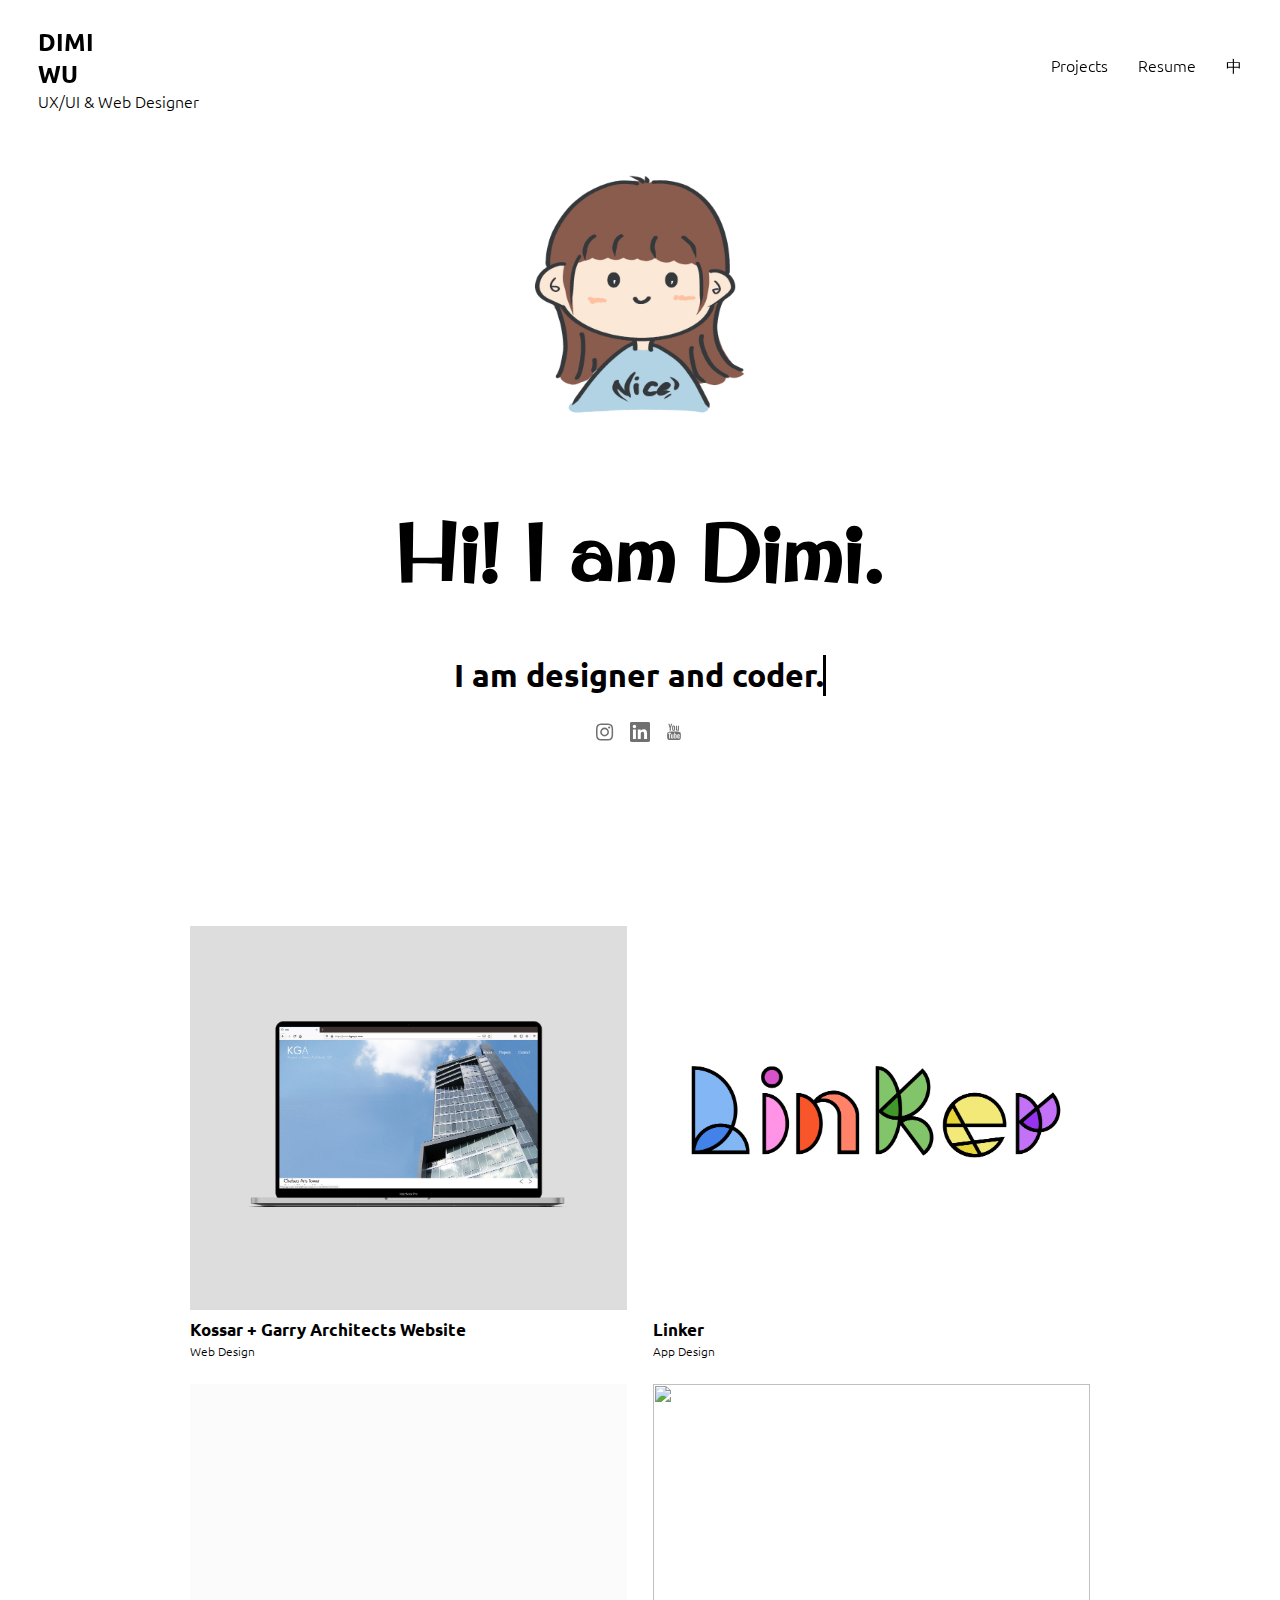
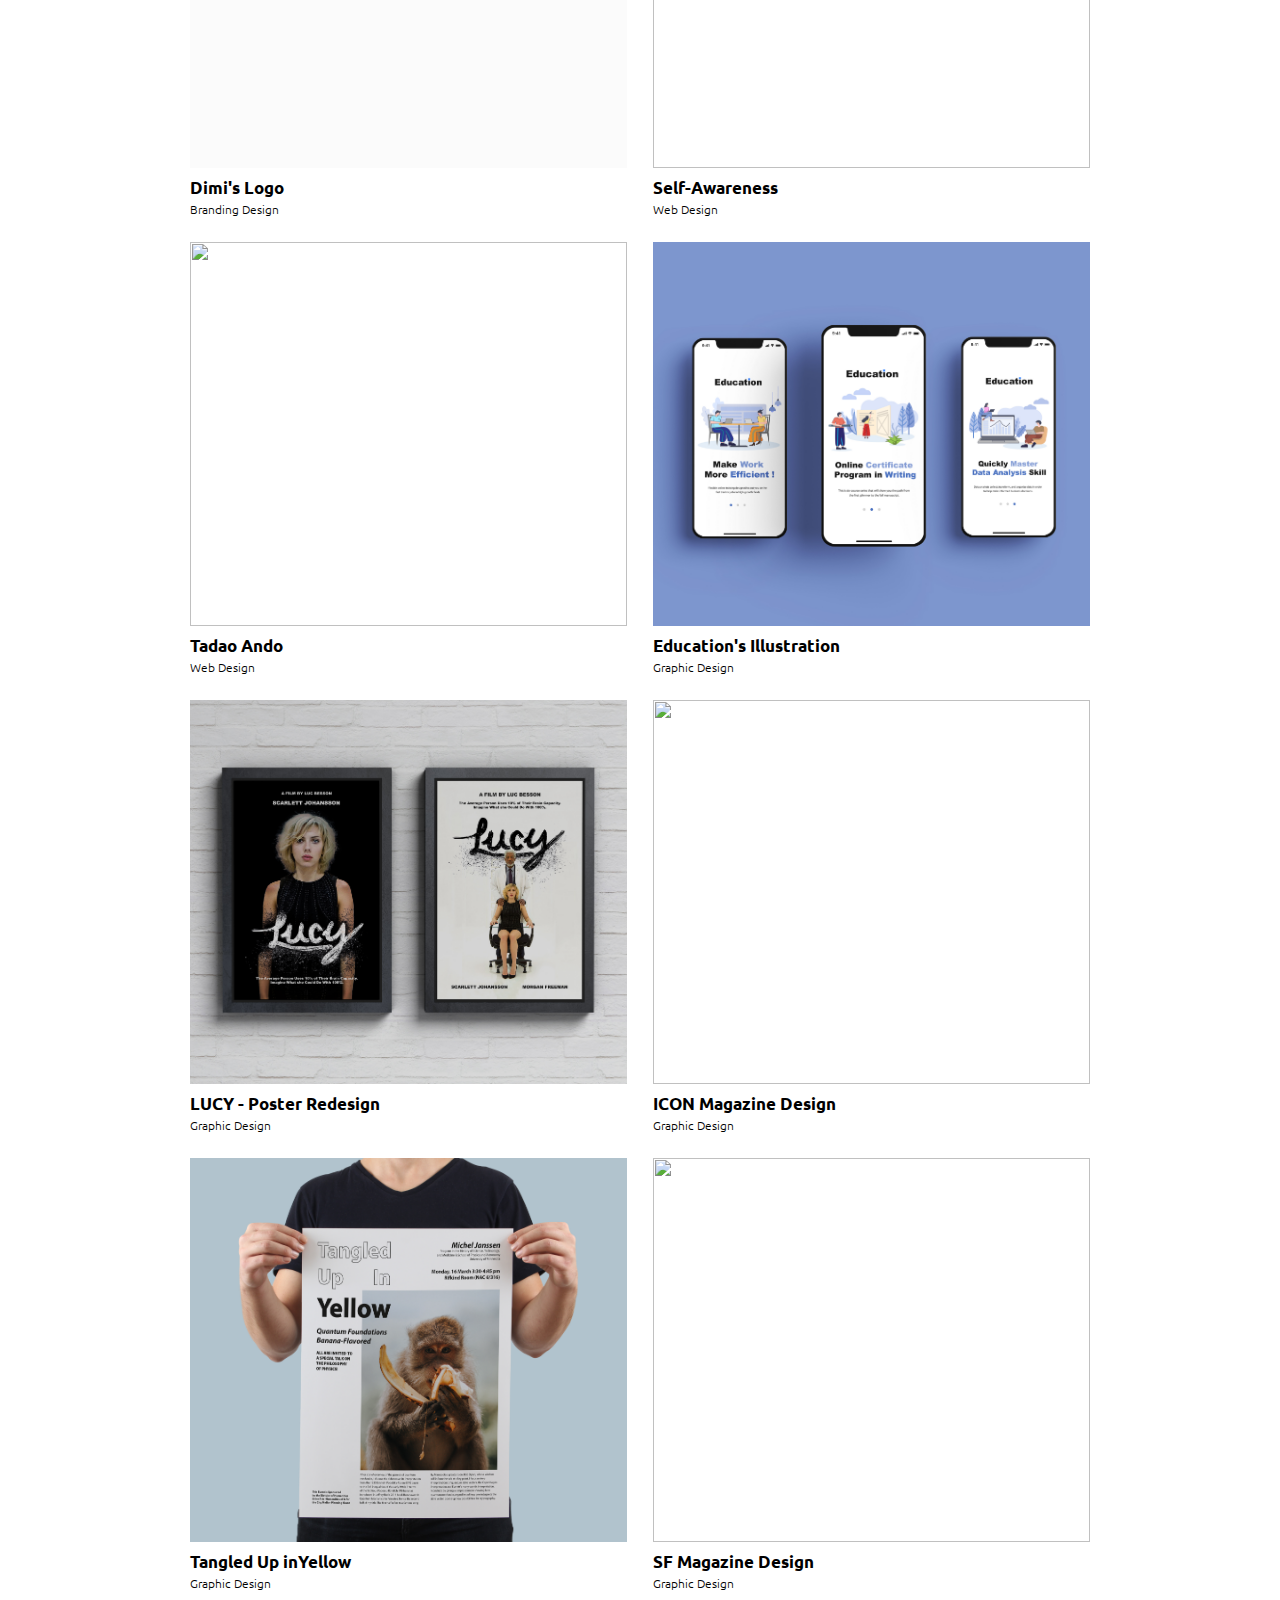
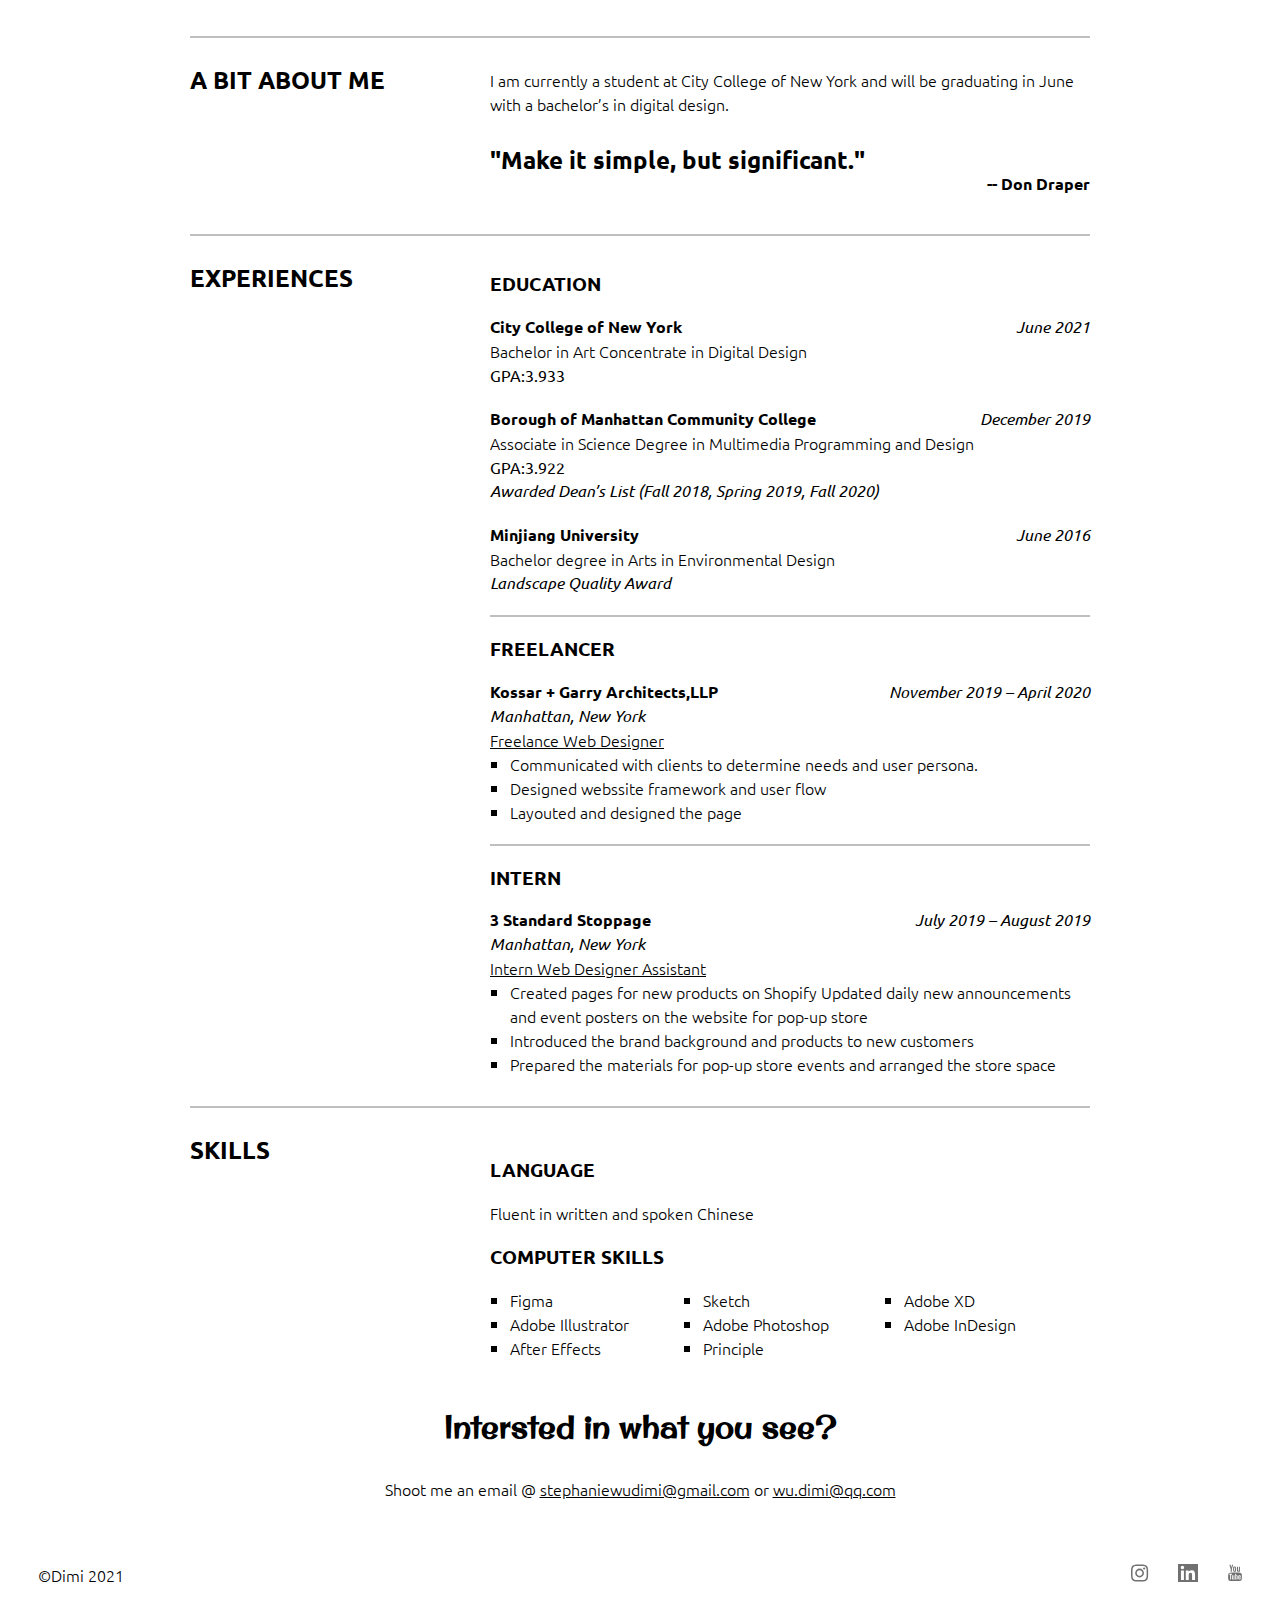
==== commit b2547840: "1" ====
--- a/index.html
+++ b/index.html
@@ -112,8 +112,10 @@
 			</div>
 
 			<div class="project" id="project2">
+				<a href="linker.html">
 				<img src="images/linker/logo.jpg">
 				<h4>Linker</h4>
+				</a>
 				<p>App Design</p>
 				
 			</div>
@@ -129,16 +131,20 @@
 
 			<!-- Delete Later -->
 			<div class="project" id="project3">
-				<img src="images/linker/logo.jpg">
+				<!-- <a href="bee.html"> -->
+				<img src="images/beeanimation/logo.gif">
 				<h4>Dimi's Logo</h4>
+				</a>
 				<p>Branding Design</p>
 				
 			</div>
 
 
 			<div class="project" id="project4">
+				<a href="self.html">
 				<img src="images/self/self.gif">
 				<h4>Self-Awareness</h4>
+				</a>
 				<p>Web Design</p>
 				
 			</div>
@@ -153,15 +159,19 @@
 
 
 			<div class="project" id="project5">
+				<a href="tadaoando.html">
 				<img src="images/tadaoando/tadaoando.gif">
 				<h4>Tadao Ando</h4>
+				</a>
 				<p>Web Design</p>
 				
 			</div>
 
 			<div class="project" id="project6">
+				<a href="education.html">
 				<img src="images/education/education1.jpg">
 				<h4>Education's Illustration</h4>
+				</a>
 				<p>Graphic Design</p>
 				
 			</div>
